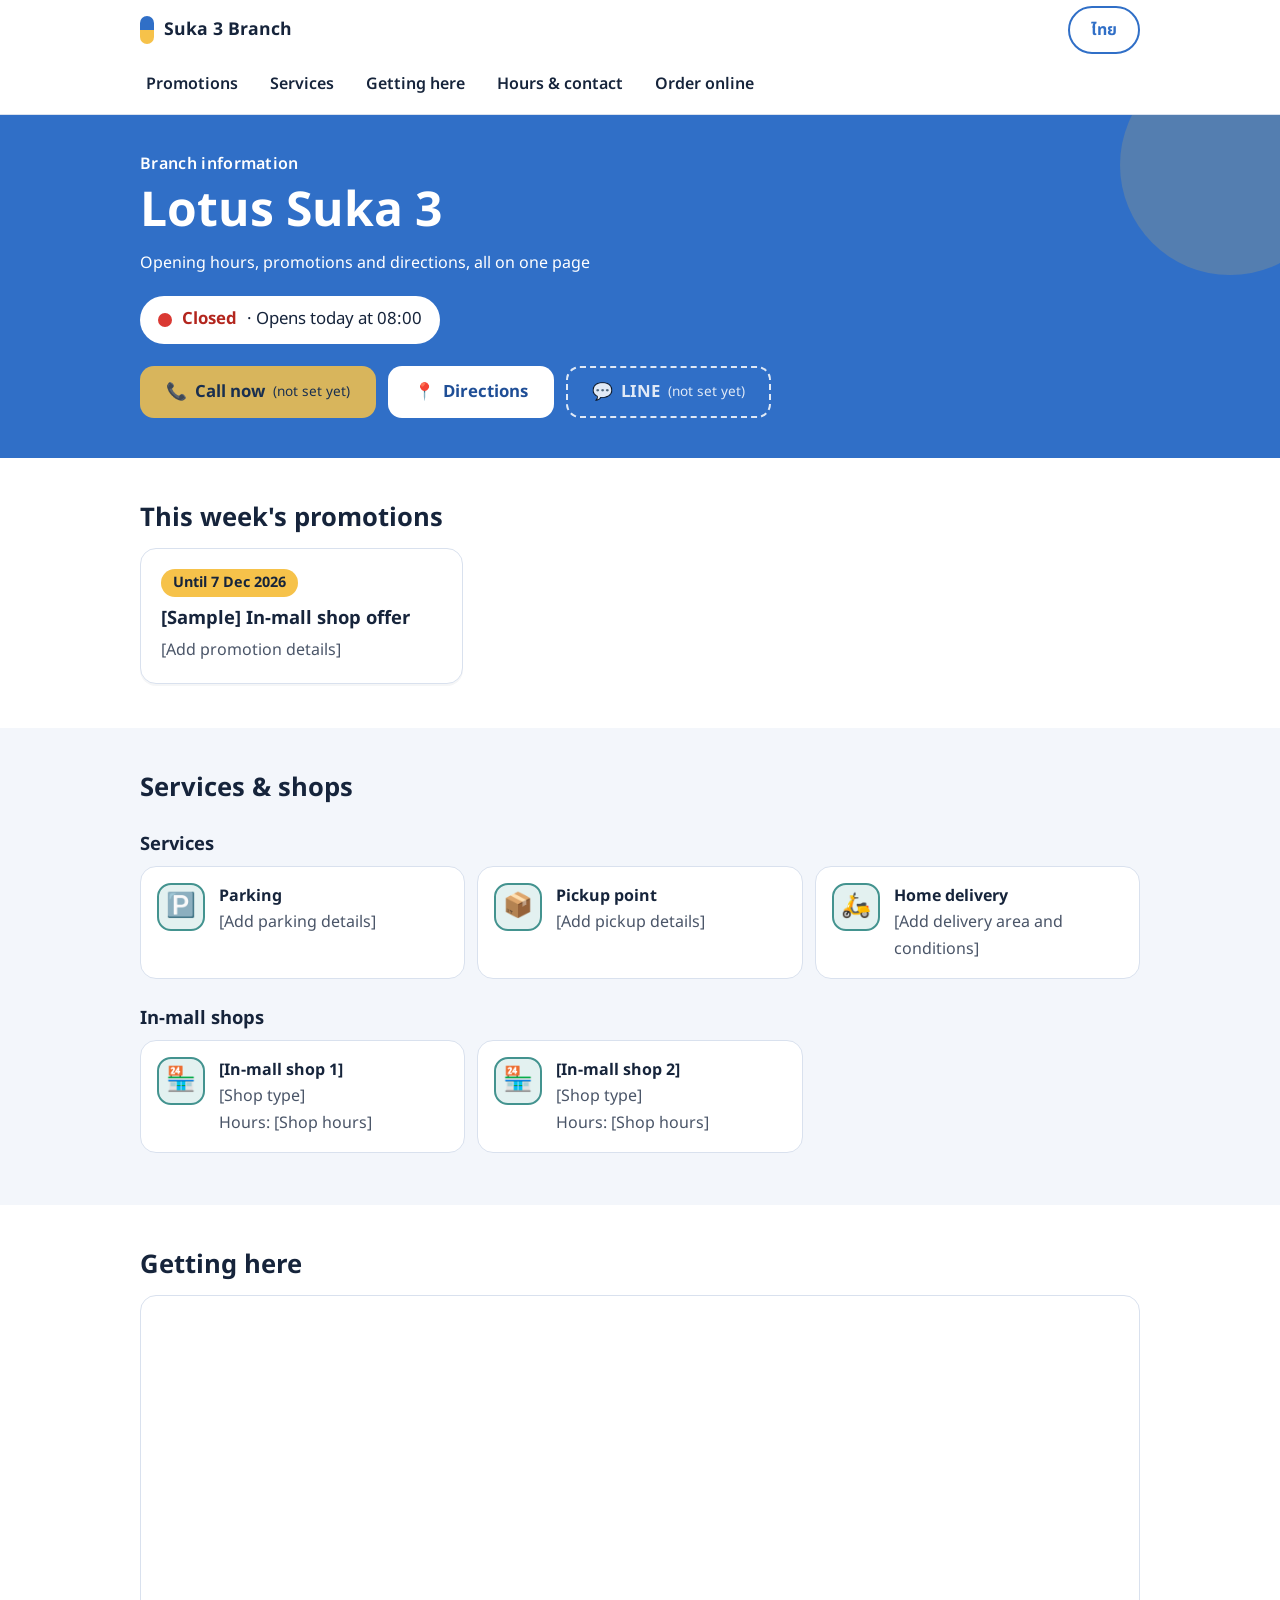
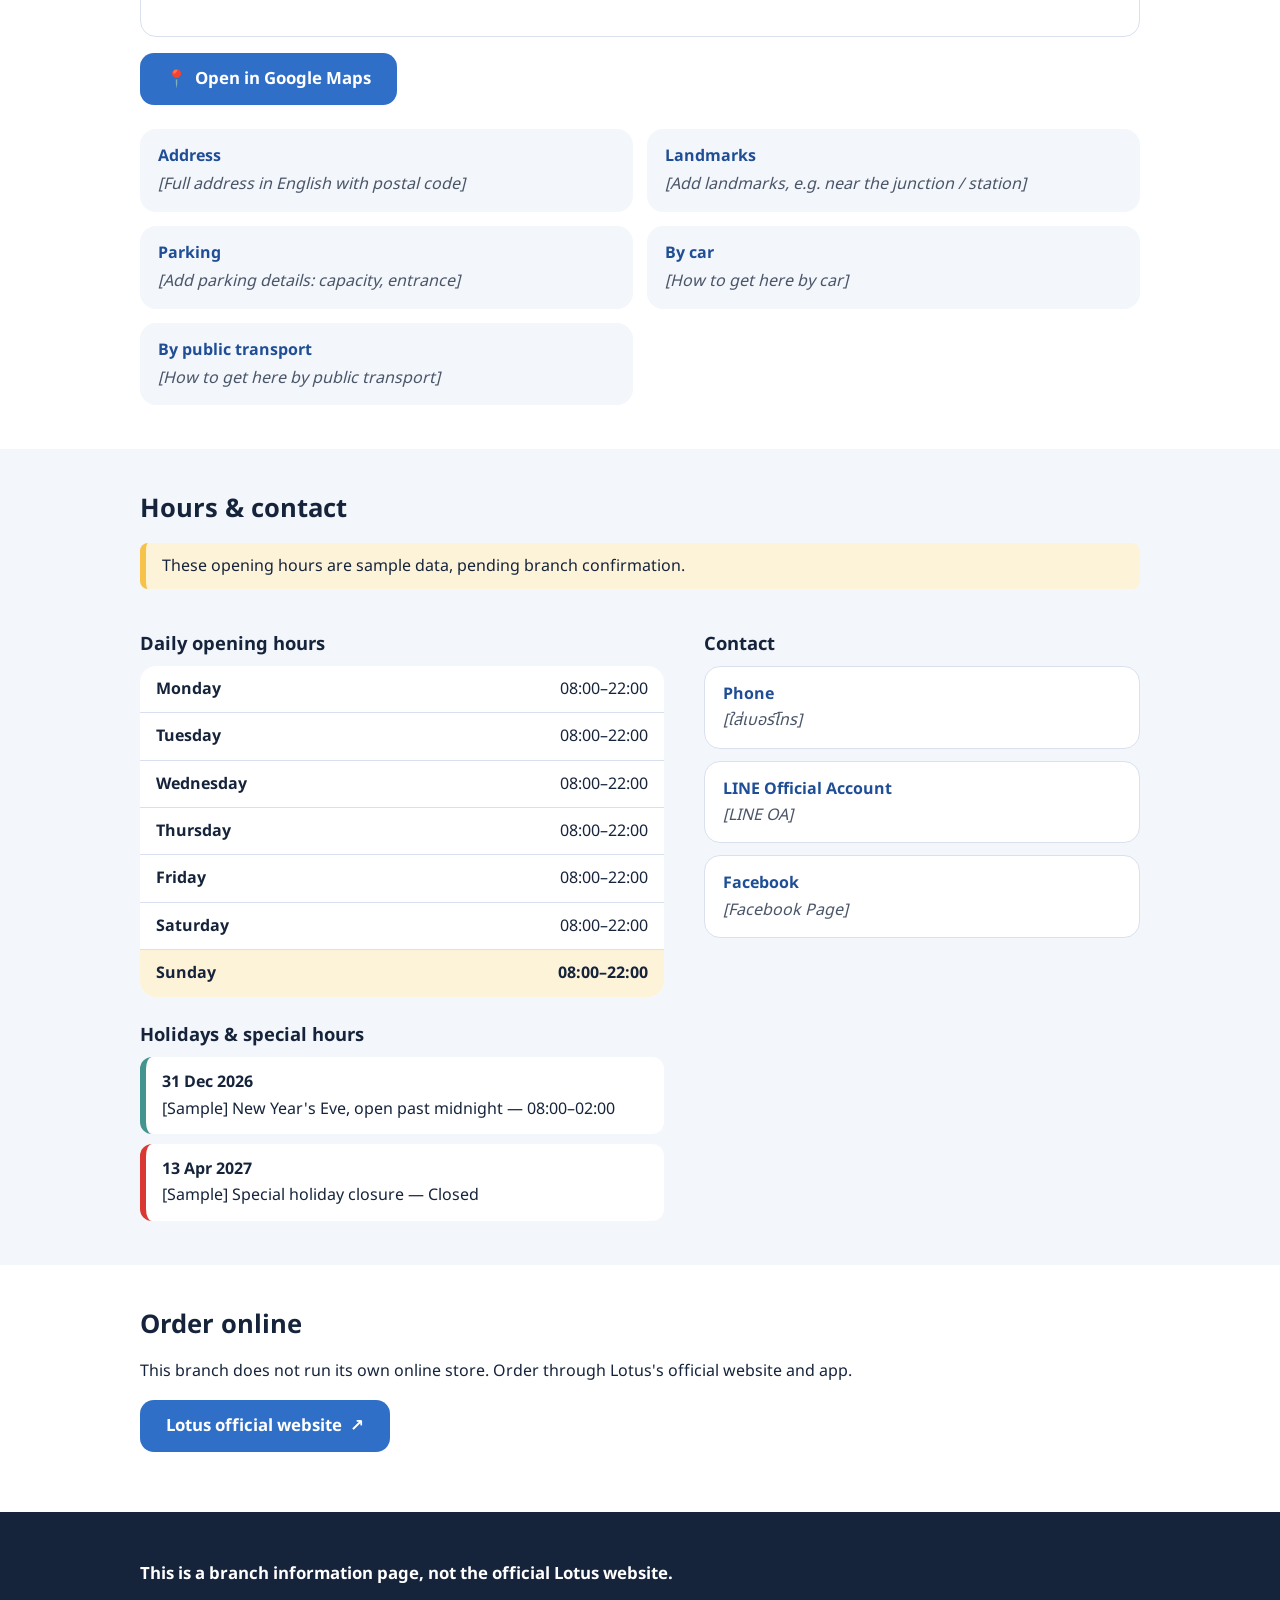
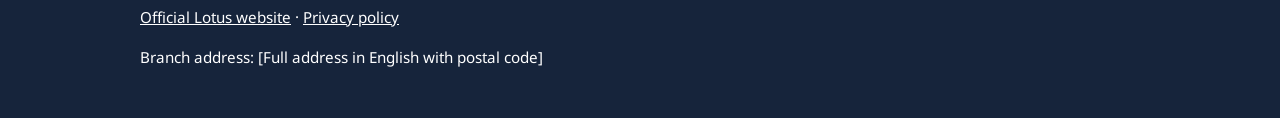
==== en/index.html @ 58b32b7c "Lotus Suka 3 branch info site (TH/EN) Co-Authored-By: Claude Sonnet 5.5 <noreply@anthropic.com> Clau" ====
<!doctype html>
<html lang="en" data-base="../">
<head>
<meta charset="utf-8">
<meta name="viewport" content="width=device-width, initial-scale=1">
<title>Lotus Suka 3 – Opening Hours, Promotions, Phone, Map</title>
<meta name="description" content="Lotus Suka 3 branch info: opening hours, weekly promotions, phone number, map directions, parking and in-mall shops.">
<meta name="theme-color" content="#306FC7">

<link rel="canonical" href="https://OWNER.github.io/REPO/en/">
<link rel="alternate" hreflang="th" href="https://OWNER.github.io/REPO/">
<link rel="alternate" hreflang="en" href="https://OWNER.github.io/REPO/en/">
<link rel="alternate" hreflang="x-default" href="https://OWNER.github.io/REPO/">
<meta property="og:type" content="website">
<meta property="og:site_name" content="Lotus Suka 3">
<meta property="og:title" content="Lotus Suka 3 – Opening Hours, Promotions, Phone, Map">
<meta property="og:description" content="Lotus Suka 3 branch info: opening hours, weekly promotions, phone number, map directions, parking and in-mall shops.">
<meta property="og:url" content="https://OWNER.github.io/REPO/en/">
<meta property="og:image" content="https://OWNER.github.io/REPO/assets/img/og.png">
<meta property="og:image:width" content="1200">
<meta property="og:image:height" content="630">
<meta property="og:image:alt" content="Lotus Suka 3 branch information">
<meta property="og:locale" content="en_US">
<meta property="og:locale:alternate" content="th_TH">
<meta name="twitter:card" content="summary_large_image">
<link rel="icon" href="../assets/img/favicon.svg" type="image/svg+xml">
<link rel="preconnect" href="https://fonts.googleapis.com">
<link rel="preconnect" href="https://fonts.gstatic.com" crossorigin>
<link rel="stylesheet" href="https://fonts.googleapis.com/css2?family=Noto+Sans+Thai:wght@400;600;700&display=swap">
<link rel="stylesheet" href="../assets/css/style.css">
<script type="application/ld+json">
{
  "@context": "https://schema.org",
  "@type": "GroceryStore",
  "name": "Lotus Suka 3",
  "url": "https://OWNER.github.io/REPO/en/",
  "image": "https://OWNER.github.io/REPO/assets/img/og.png",
  "inLanguage": "en"
}
</script>

</head>
<body>
<a class="skip" href="#main" data-i18n="skip">Skip to content</a>
<header class="top">
  <div class="top__row">
    <a class="brand" href="./" aria-label="Lotus Suka 3"><span class="brand__mark" aria-hidden="true"></span><span data-brand>Suka 3 Branch</span></a>
    <a class="langbtn" href="../" hreflang="th" lang="th" data-setlang="th" aria-label="เปลี่ยนเป็นภาษาไทย" data-i18n-attr="aria-label:lang.switch.label"><span data-i18n="lang.switch">ไทย</span></a>
  </div>
  <nav class="top__nav" aria-label="Main menu" data-i18n-attr="aria-label:nav.label"><a href="#promos" data-i18n="nav.promos">Promotions</a><a href="#services" data-i18n="nav.services">Services</a><a href="#visit" data-i18n="nav.visit">Getting here</a><a href="#hours" data-i18n="nav.hours">Hours &amp; contact</a><a href="#order" data-i18n="nav.order">Order online</a></nav>
</header>

<main id="main">
<section class="hero" id="top">
  <div class="wrap hero__in">
    <p class="hero__kicker" data-i18n="hero.kicker">Branch information</p>
    <h1 data-brand-name>Lotus Suka 3</h1>
    <p class="hero__tag" data-i18n="hero.tagline">Opening hours, promotions and directions, all on one page</p>
    <p class="status" id="status" role="status" aria-live="polite"><span class="status__dot" aria-hidden="true"></span><strong id="status-main" data-i18n="status.loading">Checking opening hours…</strong><span id="status-sub"></span></p>
    <div class="actions">
      <a class="btn btn--call" id="btn-call" href="#hours"><span aria-hidden="true">📞</span> <span data-i18n="btn.call">Call now</span></a>
      <a class="btn btn--nav" id="btn-nav" href="#visit" target="_blank" rel="noopener"><span aria-hidden="true">📍</span> <span data-i18n="btn.navigate">Directions</span></a>
      <a class="btn btn--line" id="btn-line" href="#hours" target="_blank" rel="noopener"><span aria-hidden="true">💬</span> <span data-i18n="btn.line">LINE</span></a>
    </div>
    <figure class="hero__photo" id="hero-photo" hidden></figure>
  </div>
</section>

<noscript><p class="wrap noscript">Please enable JavaScript to see the latest opening hours and promotions.</p></noscript>

<section id="promos" class="sec"><div class="wrap">
  <h2 data-i18n="promos.title">This week's promotions</h2>
  <div class="grid" id="promo-list"></div>
</div></section>

<section id="services" class="sec sec--alt"><div class="wrap">
  <h2 data-i18n="services.title">Services &amp; shops</h2>
  <h3 data-i18n="services.services">Services</h3>
  <ul class="cards" id="service-list"></ul>
  <h3 data-i18n="services.shops">In-mall shops</h3>
  <ul class="cards" id="shop-list"></ul>
</div></section>

<section id="visit" class="sec"><div class="wrap">
  <h2 data-i18n="visit.title">Getting here</h2>
  <div class="map"><iframe id="map" title="Map showing the branch location" data-i18n-attr="title:visit.map" loading="lazy" referrerpolicy="no-referrer-when-downgrade" allowfullscreen></iframe></div>
  <p class="actions actions--inline"><a class="btn btn--primary" id="btn-nav2" href="#visit" target="_blank" rel="noopener"><span aria-hidden="true">📍</span> <span data-i18n="visit.openMaps">Open in Google Maps</span></a>
  <a class="btn btn--ghost" id="btn-review" href="#visit" target="_blank" rel="noopener" hidden><span aria-hidden="true">⭐</span> <span data-i18n="visit.review">Review us on Google Maps</span></a></p>
  <dl class="facts" id="facts"></dl>
</div></section>

<section id="hours" class="sec sec--alt"><div class="wrap">
  <h2 data-i18n="hours.title">Hours &amp; contact</h2>
  <p class="sample" id="hours-sample" hidden data-i18n="hours.sample">These opening hours are sample data, pending branch confirmation.</p>
  <div class="two">
    <div>
      <h3 data-i18n="hours.daily">Daily opening hours</h3>
      <table class="hours" id="hours-table"></table>
      <div id="special" hidden>
        <h3 data-i18n="hours.special">Holidays &amp; special hours</h3>
        <ul class="special" id="special-list"></ul>
      </div>
    </div>
    <div>
      <h3 data-i18n="contact.title">Contact</h3>
      <ul class="contact" id="contact-list"></ul>
    </div>
  </div>
</div></section>

<section id="order" class="sec"><div class="wrap">
  <h2 data-i18n="order.title">Order online</h2>
  <p data-i18n="order.text">This branch does not run its own online store. Order through Lotus's official website and app.</p>
  <p class="actions actions--inline">
    <a class="btn btn--primary" id="btn-web" href="https://www.lotuss.com/en" target="_blank" rel="noopener noreferrer"><span data-i18n="order.web">Lotus official website</span> <span aria-hidden="true">↗</span><span class="sr"> – <span data-i18n="order.newtab">Opens in a new tab</span></span></a>
    <a class="btn btn--ghost" id="btn-app" href="#order" target="_blank" rel="noopener noreferrer" hidden><span data-i18n="order.app">Lotus official app</span> <span aria-hidden="true">↗</span><span class="sr"> – <span data-i18n="order.newtab">Opens in a new tab</span></span></a>
  </p>
</div></section>
</main>

<footer class="foot"><div class="wrap">
  <p class="foot__disc"><strong data-i18n="footer.disclaimer">This is a branch information page, not the official Lotus website.</strong></p>
  <p><a href="https://www.lotuss.com/en" target="_blank" rel="noopener noreferrer" data-i18n="footer.official">Official Lotus website</a> · <a href="privacy.html" data-i18n="footer.privacy">Privacy policy</a></p>
  <p class="foot__addr"><span data-i18n="footer.address">Branch address</span>: <span id="foot-addr">[Full address in English with postal code]</span></p>
</div></footer>
<script src="../assets/js/main.js" defer></script>
</body>
</html>
---- assets/css/style.css ----
:root{
  --blue:#306FC7;      /* CP AXTRA น้ำเงิน */
  --yellow:#F6C24A;    /* CP AXTRA เหลือง */
  --green:#43938F;     /* Lotus เขียว */
  --red:#DA3832;       /* Makro แดง */
  --ink:#16243B; --muted:#4A5568; --bg:#fff; --bg-alt:#F3F6FB; --line:#D9E1EE;
  --blue-dark:#1F4E96; --green-tint:#E3F1F0; --red-tint:#FBE6E5; --yellow-tint:#FDF3D9;
  --r:16px; --font:'Noto Sans Thai','Sarabun',system-ui,-apple-system,'Segoe UI',sans-serif;
}
*{box-sizing:border-box}
html{scroll-behavior:smooth;scroll-padding-top:112px}
body{margin:0;font:400 1rem/1.65 var(--font);color:var(--ink);background:var(--bg);-webkit-text-size-adjust:100%}
img,iframe{max-width:100%}
a{color:var(--blue)}
h1,h2,h3{line-height:1.3;margin:0 0 .5em}
h2{font-size:1.6rem}
h3{font-size:1.15rem;margin-top:1.5em}
.wrap{max-width:1040px;margin:0 auto;padding:0 20px}
.sr{position:absolute;width:1px;height:1px;overflow:hidden;clip:rect(0 0 0 0);white-space:nowrap}
.skip{position:absolute;left:-999px;top:0;background:var(--yellow);color:var(--ink);padding:12px 16px;z-index:100;font-weight:700}
.skip:focus{left:8px;top:8px}
:focus-visible{outline:3px solid var(--ink);outline-offset:3px;box-shadow:0 0 0 6px var(--yellow)}

/* header */
.top{position:sticky;top:0;z-index:20;background:#fff;border-bottom:1px solid var(--line)}
.top__row{max-width:1040px;margin:0 auto;padding:6px 20px;display:flex;align-items:center;justify-content:space-between;gap:12px}
.brand{display:flex;align-items:center;gap:10px;font-weight:700;font-size:1.1rem;color:var(--ink);text-decoration:none;min-height:48px}
.brand__mark{width:14px;height:28px;border-radius:7px;background:linear-gradient(var(--blue) 0 50%,var(--yellow) 50%)}
.langbtn{display:inline-flex;align-items:center;justify-content:center;min-height:48px;min-width:72px;padding:0 16px;border:2px solid var(--blue);border-radius:999px;color:var(--blue);font-weight:700;text-decoration:none}
.langbtn:hover{background:var(--blue);color:#fff}
.top__nav{max-width:1040px;margin:0 auto;padding:0 12px 6px;display:flex;gap:4px;overflow-x:auto;scrollbar-width:none}
.top__nav a{flex:none;display:inline-flex;align-items:center;min-height:48px;padding:0 14px;border-radius:999px;color:var(--ink);text-decoration:none;font-weight:600}
.top__nav a:hover{background:var(--bg-alt);color:var(--blue)}

/* hero */
.hero{background:var(--blue);color:#fff;padding:36px 0 40px;position:relative;overflow:hidden}
.hero::after{content:"";position:absolute;right:-60px;top:-60px;width:220px;height:220px;border-radius:50%;background:var(--yellow);opacity:.18}
.hero__in{position:relative;z-index:1}
.hero__kicker{margin:0 0 4px;font-weight:600;letter-spacing:.02em}
.hero h1{font-size:2.3rem;margin:0 0 6px}
.hero__tag{margin:0 0 20px;max-width:34em}
.status{display:inline-flex;flex-wrap:wrap;align-items:center;gap:6px 10px;margin:0 0 22px;padding:10px 18px;background:#fff;color:var(--ink);border-radius:999px;font-size:1.05rem}
.status__dot{width:14px;height:14px;border-radius:50%;background:var(--muted)}
.status.is-open .status__dot{background:var(--green)}
.status.is-closed .status__dot{background:var(--red)}
.status.is-open strong{color:#2A6460}
.status.is-closed strong{color:#B3261E}
.hero__photo{margin:24px 0 0}.hero__photo img{width:100%;height:auto;border-radius:var(--r);display:block}

/* buttons */
.actions{display:grid;gap:12px;grid-template-columns:1fr}
.actions--inline{display:flex;flex-wrap:wrap}
.btn{display:inline-flex;align-items:center;justify-content:center;gap:8px;min-height:52px;padding:0 24px;border-radius:14px;border:2px solid transparent;font:700 1.05rem var(--font);text-decoration:none;cursor:pointer}
.btn--call{background:var(--yellow);color:var(--ink)}
.btn--call:hover{background:#ffd266}
.btn--nav{background:#fff;color:var(--blue-dark)}
.btn--line{background:transparent;color:#fff;border-color:#fff}
.btn--primary{background:var(--blue);color:#fff}
.btn--primary:hover{background:var(--blue-dark)}
.btn--ghost{background:#fff;color:var(--blue-dark);border-color:var(--blue)}
.hero .btn:focus-visible{outline-color:#fff;box-shadow:0 0 0 6px var(--ink)}
.is-placeholder{opacity:.85;border-style:dashed}
.is-placeholder::after{content:attr(data-ph);font-weight:400;font-size:.85rem}
[hidden]{display:none!important}

/* sections */
.sec{padding:44px 0}.sec--alt{background:var(--bg-alt)}
.grid{display:grid;gap:16px;grid-template-columns:1fr}
.card{background:#fff;border:1px solid var(--line);border-radius:var(--r);padding:20px;position:relative;box-shadow:0 2px 0 rgba(22,36,59,.04)}
.card h3{margin:0 0 6px;font-size:1.15rem}
.card p{margin:0;color:var(--muted)}
.badge{display:inline-block;margin-bottom:10px;padding:2px 12px;border-radius:999px;font-weight:700;font-size:.9rem;background:var(--yellow);color:var(--ink)}
.badge--hot{background:var(--red-tint);color:#9E1F1A;margin-right:6px}
.card--hot{border-color:var(--red);border-width:2px}
.empty{color:var(--muted);grid-column:1/-1}
.cards{list-style:none;margin:0 0 8px;padding:0;display:grid;gap:12px;grid-template-columns:1fr}
.cards li{display:flex;gap:14px;background:#fff;border:1px solid var(--line);border-radius:var(--r);padding:16px}
.ico{flex:none;width:48px;height:48px;border-radius:14px;background:var(--green-tint);border:2px solid var(--green);display:grid;place-items:center;font-size:1.5rem}
.cards b{display:block}.cards span.d{color:var(--muted);display:block}
.map{border-radius:var(--r);overflow:hidden;border:1px solid var(--line);margin-bottom:16px}
.map iframe{display:block;width:100%;height:340px;border:0}
.facts{display:grid;gap:14px;margin:24px 0 0}
.facts div{background:var(--bg-alt);border-radius:var(--r);padding:14px 18px}
.facts dt{font-weight:700;color:var(--blue-dark)}.facts dd{margin:2px 0 0}
.hours{border-collapse:collapse;width:100%;background:#fff;border-radius:var(--r);overflow:hidden}
.hours th,.hours td{padding:10px 16px;border-bottom:1px solid var(--line);text-align:left}
.hours tr:last-child th,.hours tr:last-child td{border-bottom:0}
.hours tr.today{background:var(--yellow-tint);font-weight:700}
.hours td{text-align:right;white-space:nowrap}
.sample{background:var(--yellow-tint);border-left:6px solid var(--yellow);padding:10px 16px;border-radius:8px}
.special{list-style:none;padding:0;margin:0;display:grid;gap:10px}
.special li{background:#fff;border-radius:12px;padding:12px 16px;border-left:6px solid var(--red)}
.special li.open{border-left-color:var(--green)}
.contact{list-style:none;margin:0;padding:0;display:grid;gap:12px}
.contact li{background:#fff;border-radius:var(--r);padding:14px 18px;border:1px solid var(--line)}
.contact b{display:block;color:var(--blue-dark)}
.contact a{display:inline-flex;align-items:center;min-height:44px;font-weight:600}
.ph{color:var(--muted);font-style:italic}

/* footer */
.foot{background:var(--ink);color:#fff;padding:32px 0;font-size:.95rem}
.foot a{color:#fff}
.foot__disc{font-size:1.05rem}
.simple{padding:48px 20px}
.noscript{background:var(--yellow-tint);padding:12px 20px;border-radius:8px;margin-top:16px}

@media(min-width:640px){
  .actions{grid-template-columns:repeat(3,auto);justify-content:start}
  .grid{grid-template-columns:repeat(2,1fr)}
  .cards{grid-template-columns:repeat(2,1fr)}
  .facts{grid-template-columns:repeat(2,1fr)}
  .hero h1{font-size:3rem}
}
@media(min-width:900px){
  .two{display:grid;grid-template-columns:1.2fr 1fr;gap:40px}
  .grid{grid-template-columns:repeat(3,1fr)}
  .cards{grid-template-columns:repeat(3,1fr)}
}
@media(prefers-reduced-motion:reduce){html{scroll-behavior:auto}}
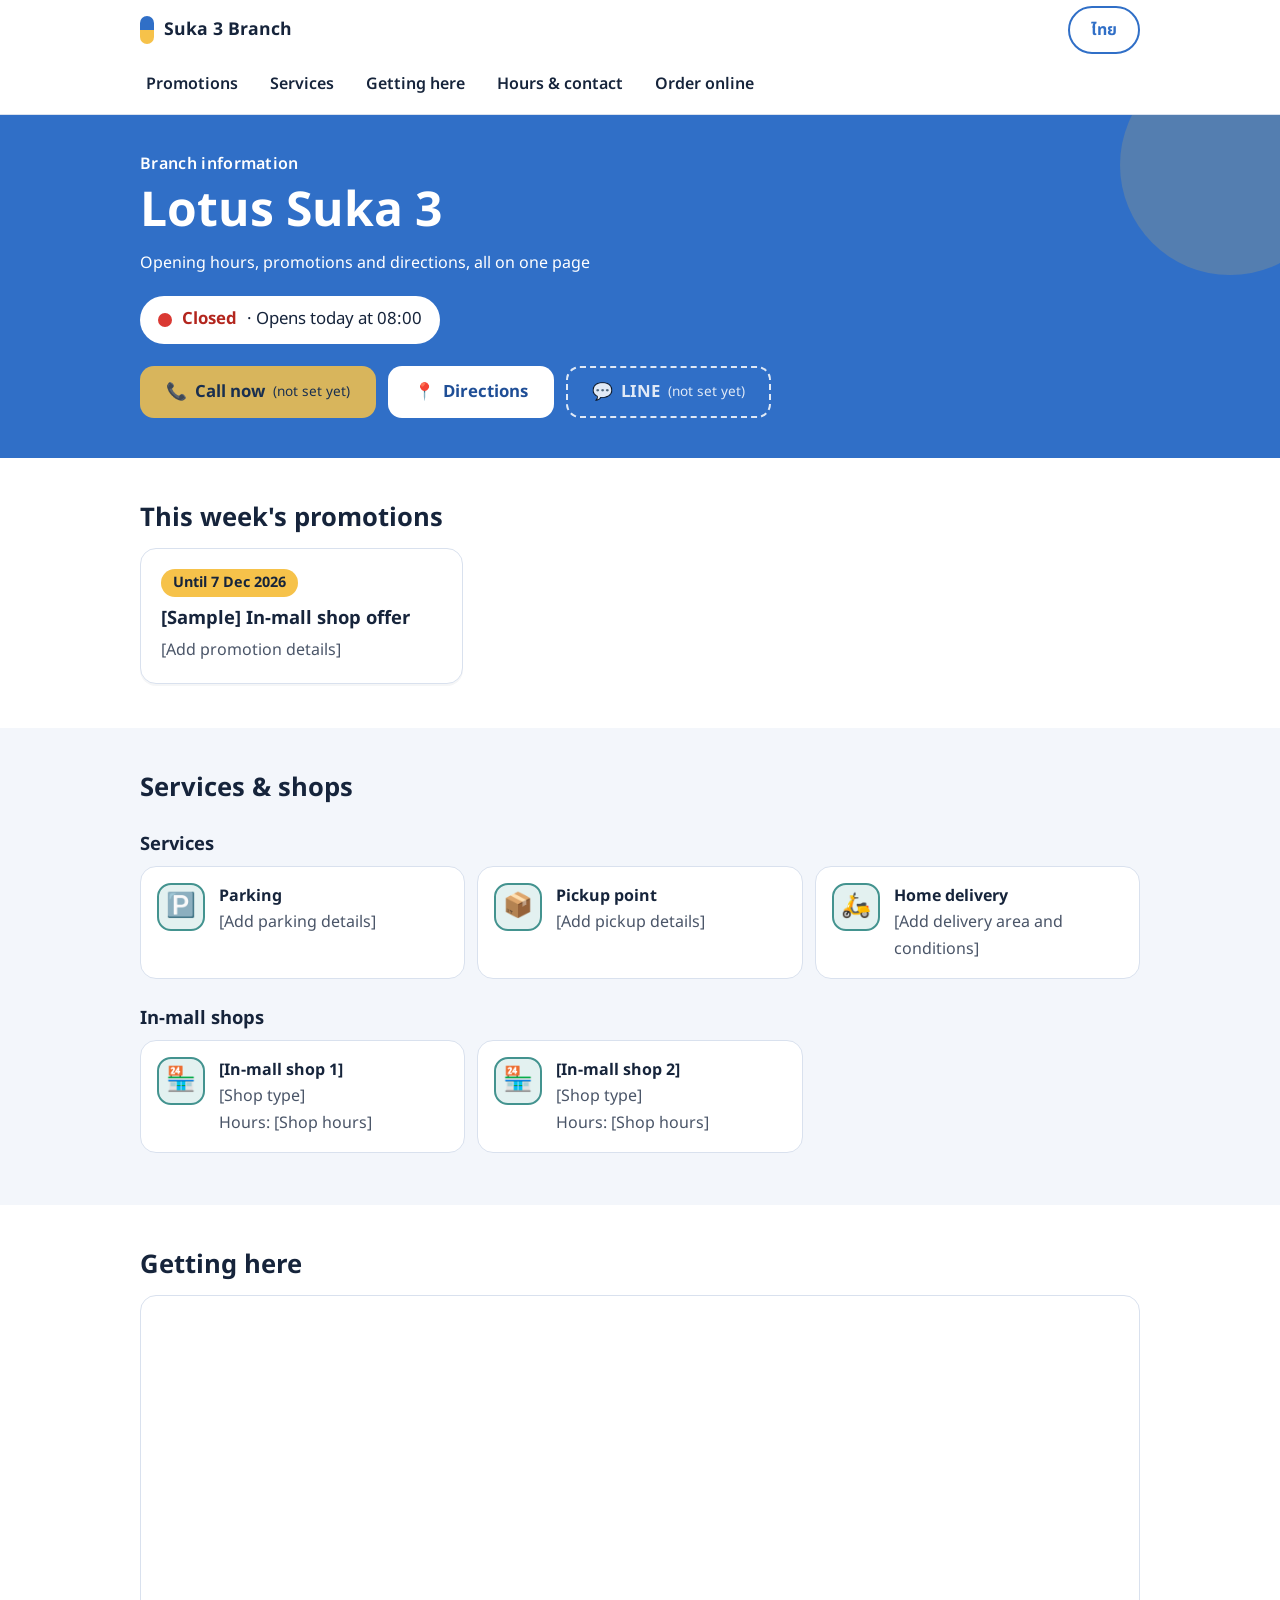
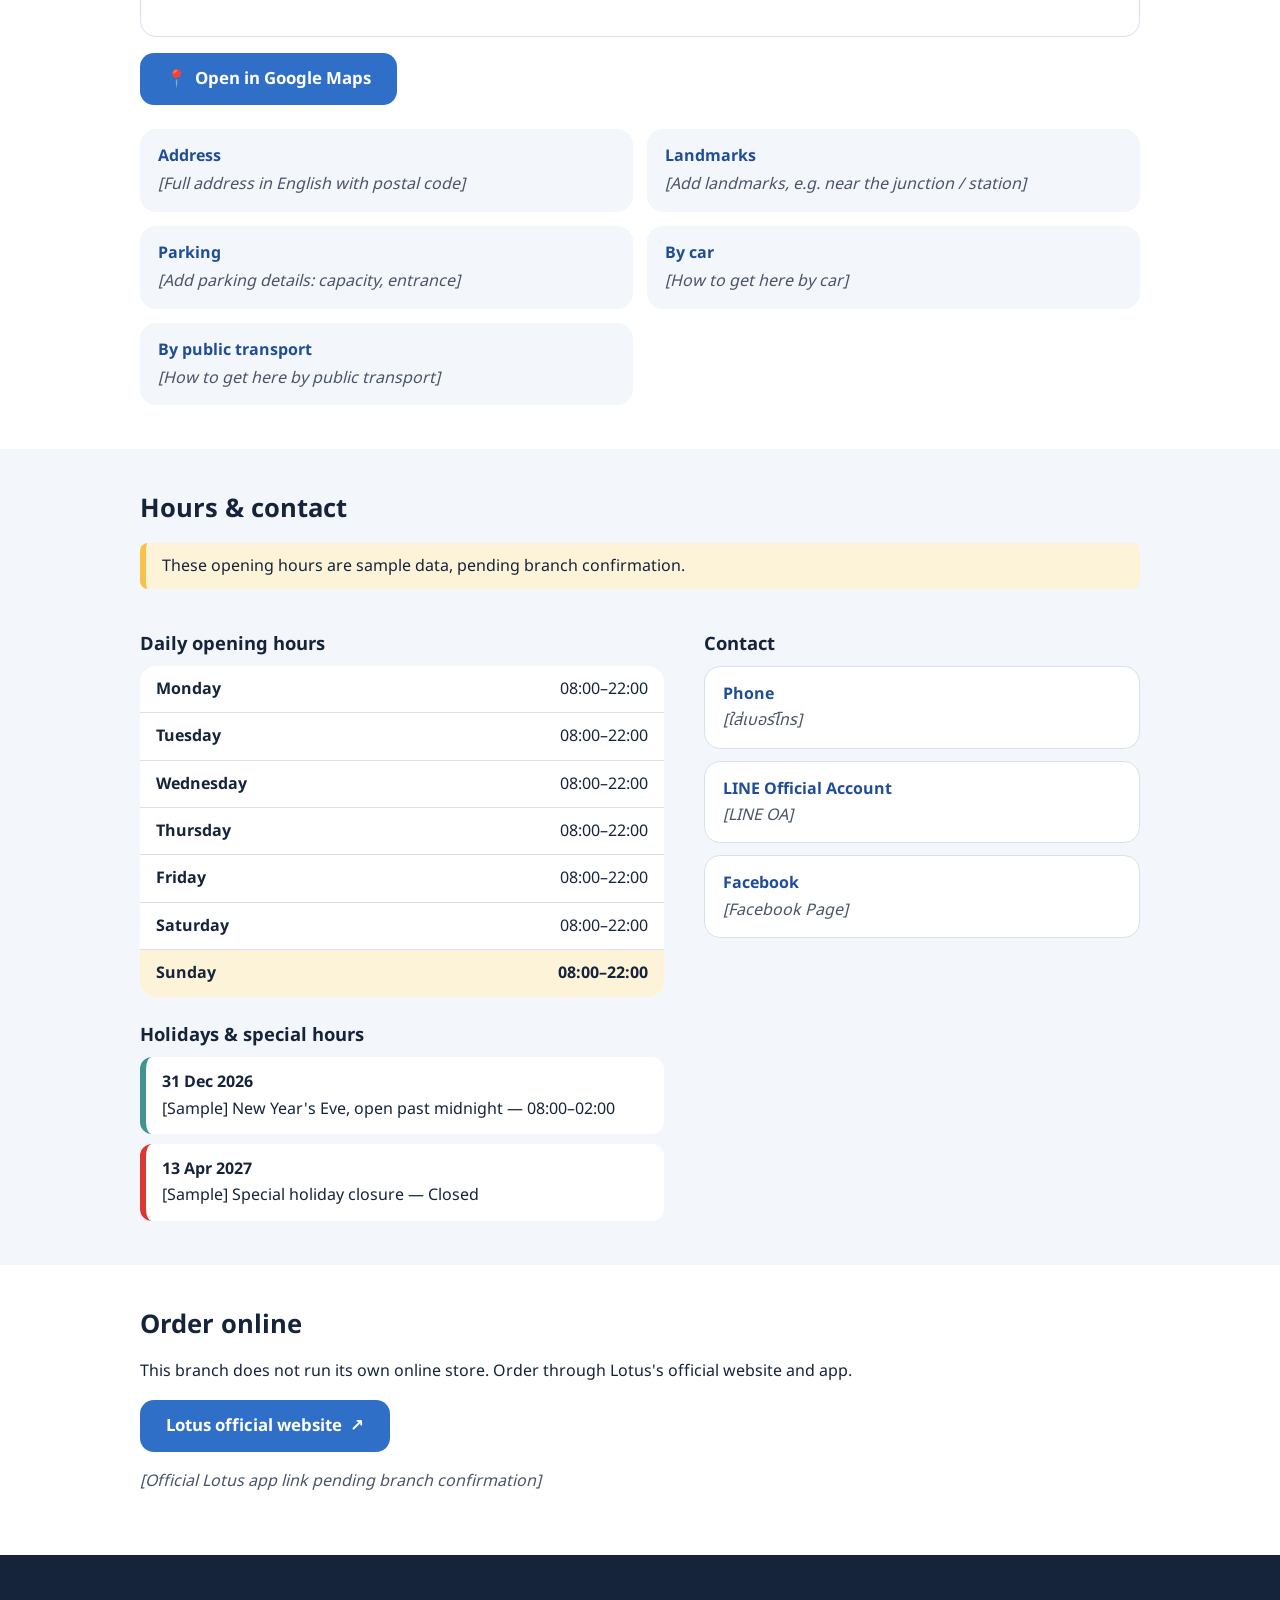
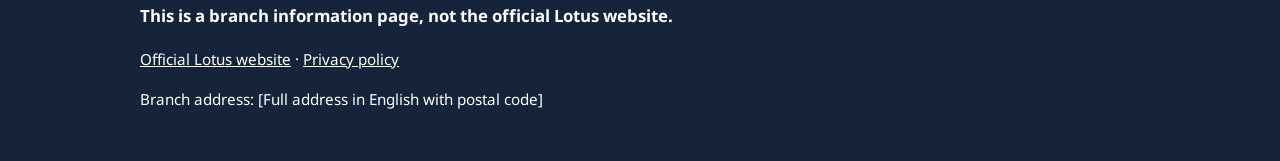
==== commit 6b43a14a: "Add App Store / Google Play order buttons (config-driven) Co-Authored-By: Claude Sonnet 5.5 <noreply" ====
--- a/en/index.html
+++ b/en/index.html
@@ -6,6 +6,7 @@
 <title>Lotus Suka 3 – Opening Hours, Promotions, Phone, Map</title>
 <meta name="description" content="Lotus Suka 3 branch info: opening hours, weekly promotions, phone number, map directions, parking and in-mall shops.">
 <meta name="theme-color" content="#306FC7">
+
 
 <link rel="canonical" href="https://OWNER.github.io/REPO/en/">
 <link rel="alternate" hreflang="th" href="https://OWNER.github.io/REPO/">
@@ -113,8 +114,12 @@
   <p data-i18n="order.text">This branch does not run its own online store. Order through Lotus's official website and app.</p>
   <p class="actions actions--inline">
     <a class="btn btn--primary" id="btn-web" href="https://www.lotuss.com/en" target="_blank" rel="noopener noreferrer"><span data-i18n="order.web">Lotus official website</span> <span aria-hidden="true">↗</span><span class="sr"> – <span data-i18n="order.newtab">Opens in a new tab</span></span></a>
-    <a class="btn btn--ghost" id="btn-app" href="#order" target="_blank" rel="noopener noreferrer" hidden><span data-i18n="order.app">Lotus official app</span> <span aria-hidden="true">↗</span><span class="sr"> – <span data-i18n="order.newtab">Opens in a new tab</span></span></a>
+    <a class="btn btn--primary" id="btn-ios" href="#order" target="_blank" rel="noopener noreferrer" hidden><span aria-hidden="true">🍎</span> <span data-i18n="order.ios">Download on the App Store</span><span class="sr"> – <span data-i18n="order.newtab">Opens in a new tab</span></span></a>
+    <a class="btn btn--primary" id="btn-android" href="#order" target="_blank" rel="noopener noreferrer" hidden><span aria-hidden="true">▶️</span> <span data-i18n="order.android">Get it on Google Play</span><span class="sr"> – <span data-i18n="order.newtab">Opens in a new tab</span></span></a>
+    <a class="btn btn--primary" id="btn-app" href="#order" target="_blank" rel="noopener noreferrer" hidden><span aria-hidden="true">📱</span> <span data-i18n="order.app">Lotus official app</span><span class="sr"> – <span data-i18n="order.newtab">Opens in a new tab</span></span></a>
   </p>
+  <p class="ph" id="app-pending" data-i18n="order.appPending">[Official Lotus app link pending branch confirmation]</p>
+  <p id="app-hint" hidden data-i18n="order.appHint">Easier in the app: promotions, order tracking, and choose branch pickup or home delivery.</p>
 </div></section>
 </main>
 
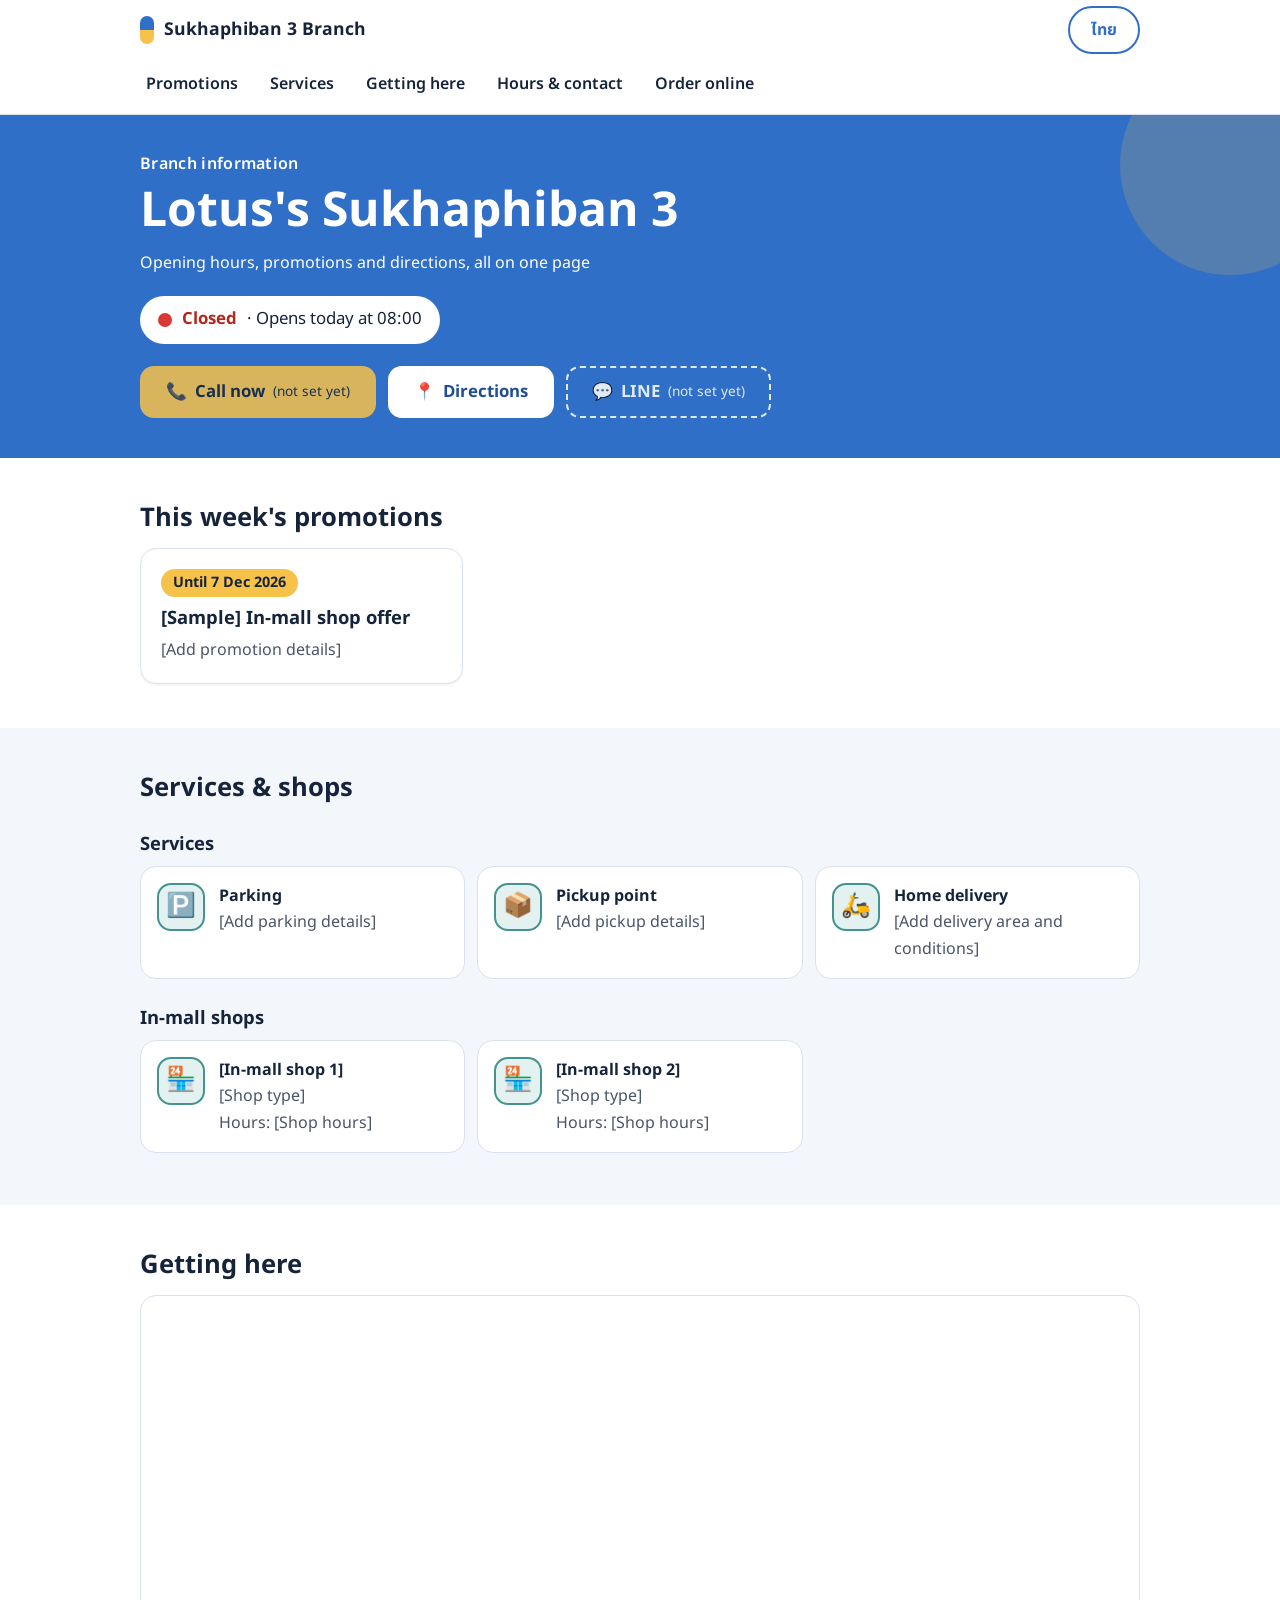
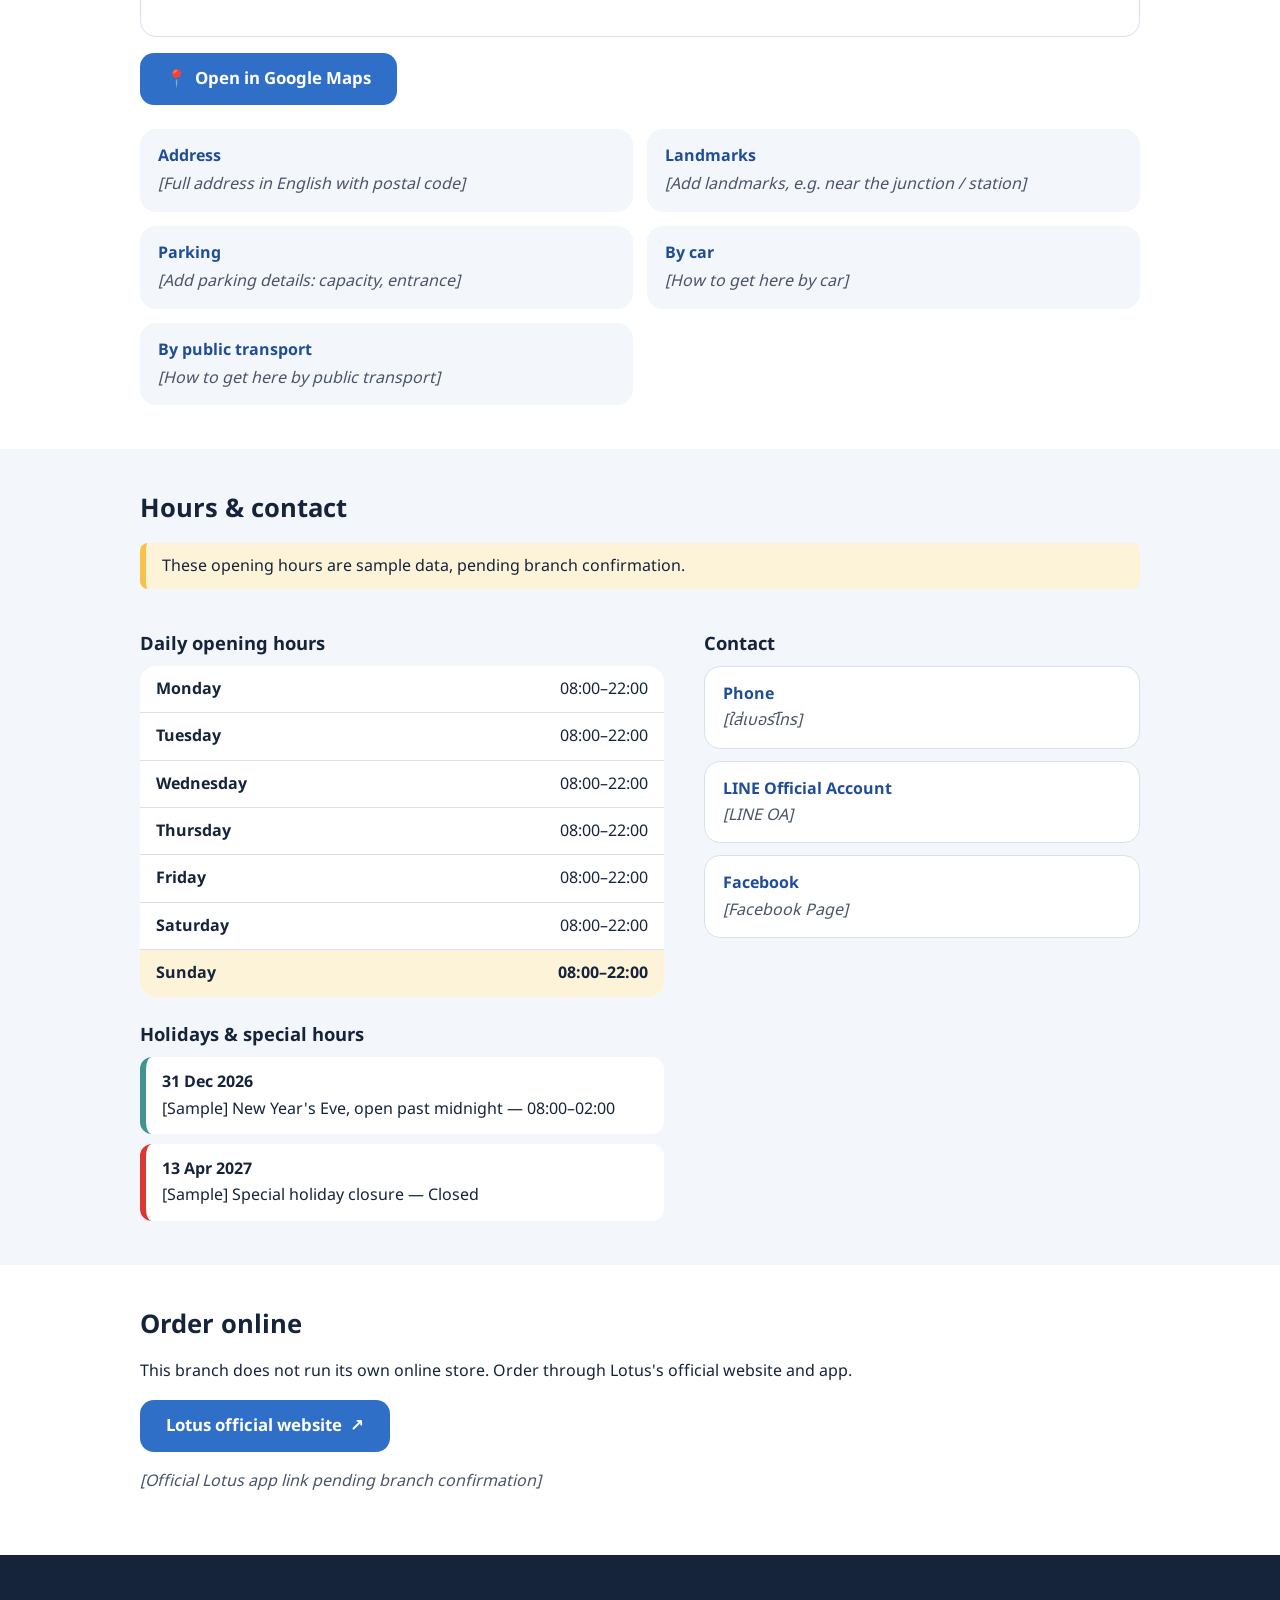
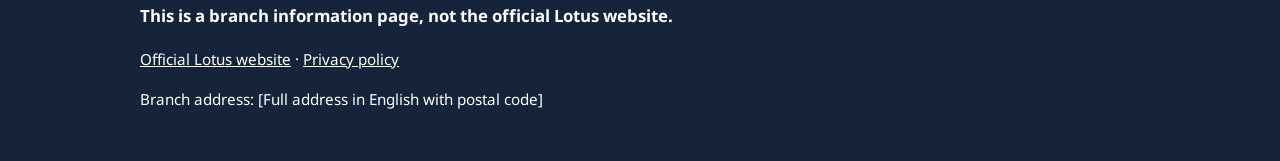
==== commit cb39066b: "Use branch name/coordinates/map link from Google Maps (Sukhaphiban 3) Co-Authored-By: Claude Sonnet " ====
--- a/en/index.html
+++ b/en/index.html
@@ -3,24 +3,24 @@
 <head>
 <meta charset="utf-8">
 <meta name="viewport" content="width=device-width, initial-scale=1">
-<title>Lotus Suka 3 – Opening Hours, Promotions, Phone, Map</title>
-<meta name="description" content="Lotus Suka 3 branch info: opening hours, weekly promotions, phone number, map directions, parking and in-mall shops.">
+<title>Lotus's Sukhaphiban 3 – Hours, Promotions, Phone, Map</title>
+<meta name="description" content="Lotus's Sukhaphiban 3 branch info: opening hours, weekly promotions, phone number, map directions, parking and in-mall shops.">
 <meta name="theme-color" content="#306FC7">
 
 
-<link rel="canonical" href="https://OWNER.github.io/REPO/en/">
-<link rel="alternate" hreflang="th" href="https://OWNER.github.io/REPO/">
-<link rel="alternate" hreflang="en" href="https://OWNER.github.io/REPO/en/">
-<link rel="alternate" hreflang="x-default" href="https://OWNER.github.io/REPO/">
+<link rel="canonical" href="https://waranyulotuss.github.io/lotus-suka3/en/">
+<link rel="alternate" hreflang="th" href="https://waranyulotuss.github.io/lotus-suka3/">
+<link rel="alternate" hreflang="en" href="https://waranyulotuss.github.io/lotus-suka3/en/">
+<link rel="alternate" hreflang="x-default" href="https://waranyulotuss.github.io/lotus-suka3/">
 <meta property="og:type" content="website">
-<meta property="og:site_name" content="Lotus Suka 3">
-<meta property="og:title" content="Lotus Suka 3 – Opening Hours, Promotions, Phone, Map">
-<meta property="og:description" content="Lotus Suka 3 branch info: opening hours, weekly promotions, phone number, map directions, parking and in-mall shops.">
-<meta property="og:url" content="https://OWNER.github.io/REPO/en/">
-<meta property="og:image" content="https://OWNER.github.io/REPO/assets/img/og.png">
+<meta property="og:site_name" content="Lotus's Sukhaphiban 3">
+<meta property="og:title" content="Lotus's Sukhaphiban 3 – Hours, Promotions, Phone, Map">
+<meta property="og:description" content="Lotus's Sukhaphiban 3 branch info: opening hours, weekly promotions, phone number, map directions, parking and in-mall shops.">
+<meta property="og:url" content="https://waranyulotuss.github.io/lotus-suka3/en/">
+<meta property="og:image" content="https://waranyulotuss.github.io/lotus-suka3/assets/img/og.png">
 <meta property="og:image:width" content="1200">
 <meta property="og:image:height" content="630">
-<meta property="og:image:alt" content="Lotus Suka 3 branch information">
+<meta property="og:image:alt" content="Lotus's Sukhaphiban 3 branch information">
 <meta property="og:locale" content="en_US">
 <meta property="og:locale:alternate" content="th_TH">
 <meta name="twitter:card" content="summary_large_image">
@@ -33,10 +33,15 @@
 {
   "@context": "https://schema.org",
   "@type": "GroceryStore",
-  "name": "Lotus Suka 3",
-  "url": "https://OWNER.github.io/REPO/en/",
-  "image": "https://OWNER.github.io/REPO/assets/img/og.png",
-  "inLanguage": "en"
+  "name": "Lotus's Sukhaphiban 3",
+  "url": "https://waranyulotuss.github.io/lotus-suka3/en/",
+  "image": "https://waranyulotuss.github.io/lotus-suka3/assets/img/og.png",
+  "inLanguage": "en",
+  "geo": {
+    "@type": "GeoCoordinates",
+    "latitude": 13.8067835,
+    "longitude": 100.7250887
+  }
 }
 </script>
 
@@ -45,7 +50,7 @@
 <a class="skip" href="#main" data-i18n="skip">Skip to content</a>
 <header class="top">
   <div class="top__row">
-    <a class="brand" href="./" aria-label="Lotus Suka 3"><span class="brand__mark" aria-hidden="true"></span><span data-brand>Suka 3 Branch</span></a>
+    <a class="brand" href="./" aria-label="Lotus's Sukhaphiban 3"><span class="brand__mark" aria-hidden="true"></span><span data-brand>Sukhaphiban 3 Branch</span></a>
     <a class="langbtn" href="../" hreflang="th" lang="th" data-setlang="th" aria-label="เปลี่ยนเป็นภาษาไทย" data-i18n-attr="aria-label:lang.switch.label"><span data-i18n="lang.switch">ไทย</span></a>
   </div>
   <nav class="top__nav" aria-label="Main menu" data-i18n-attr="aria-label:nav.label"><a href="#promos" data-i18n="nav.promos">Promotions</a><a href="#services" data-i18n="nav.services">Services</a><a href="#visit" data-i18n="nav.visit">Getting here</a><a href="#hours" data-i18n="nav.hours">Hours &amp; contact</a><a href="#order" data-i18n="nav.order">Order online</a></nav>
@@ -55,7 +60,7 @@
 <section class="hero" id="top">
   <div class="wrap hero__in">
     <p class="hero__kicker" data-i18n="hero.kicker">Branch information</p>
-    <h1 data-brand-name>Lotus Suka 3</h1>
+    <h1 data-brand-name>Lotus's Sukhaphiban 3</h1>
     <p class="hero__tag" data-i18n="hero.tagline">Opening hours, promotions and directions, all on one page</p>
     <p class="status" id="status" role="status" aria-live="polite"><span class="status__dot" aria-hidden="true"></span><strong id="status-main" data-i18n="status.loading">Checking opening hours…</strong><span id="status-sub"></span></p>
     <div class="actions">
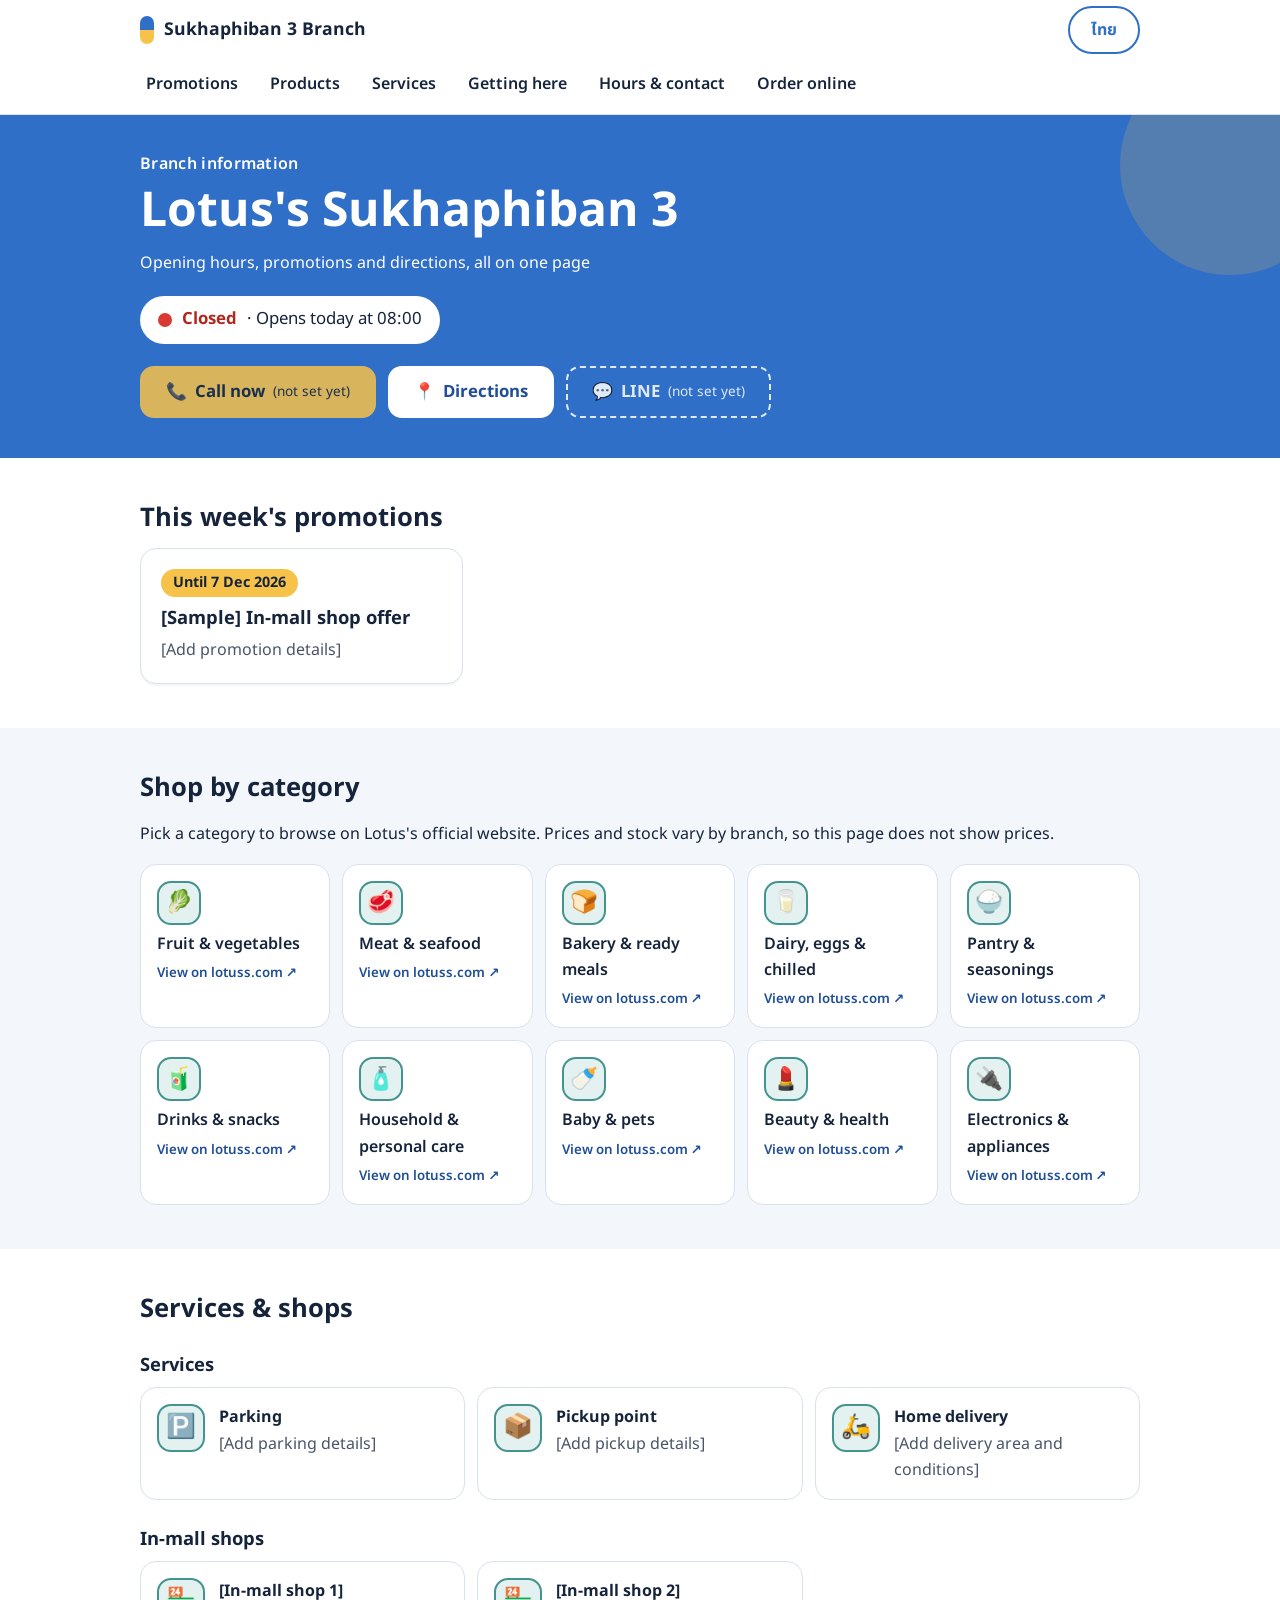
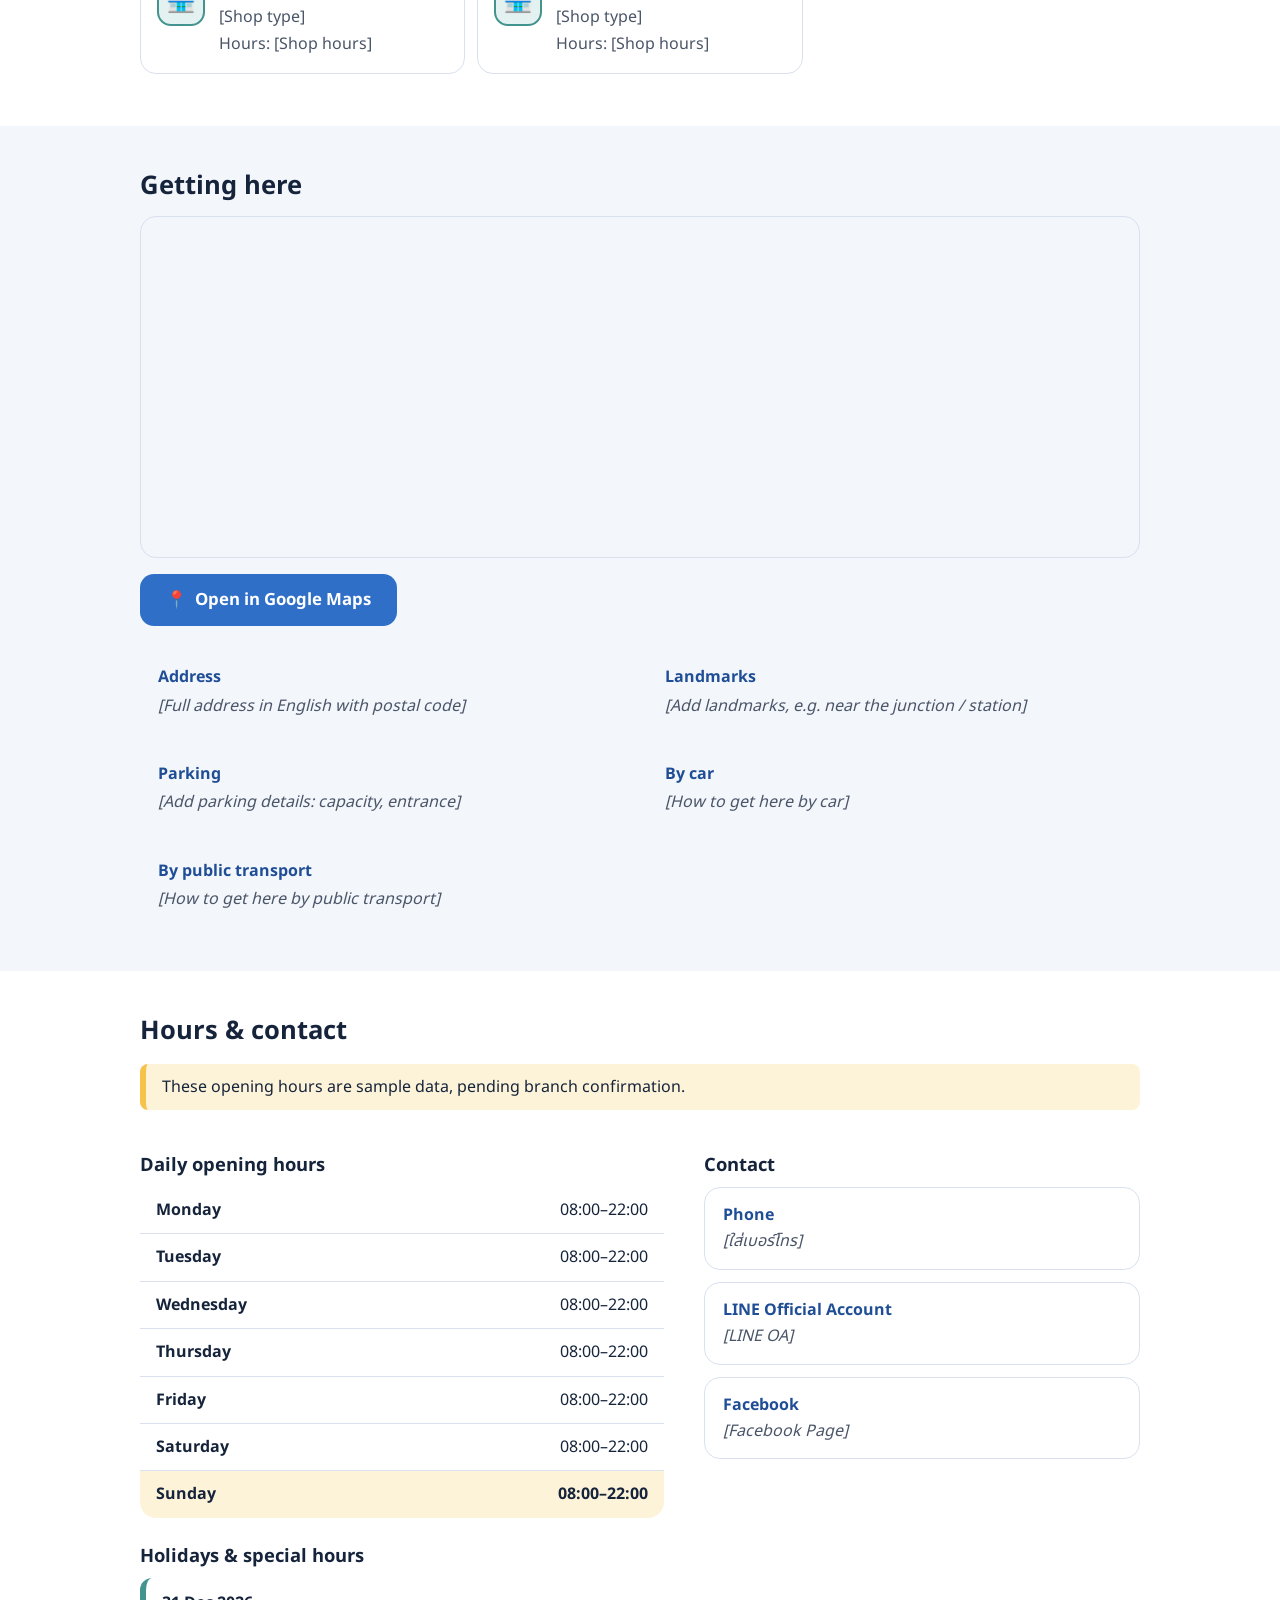
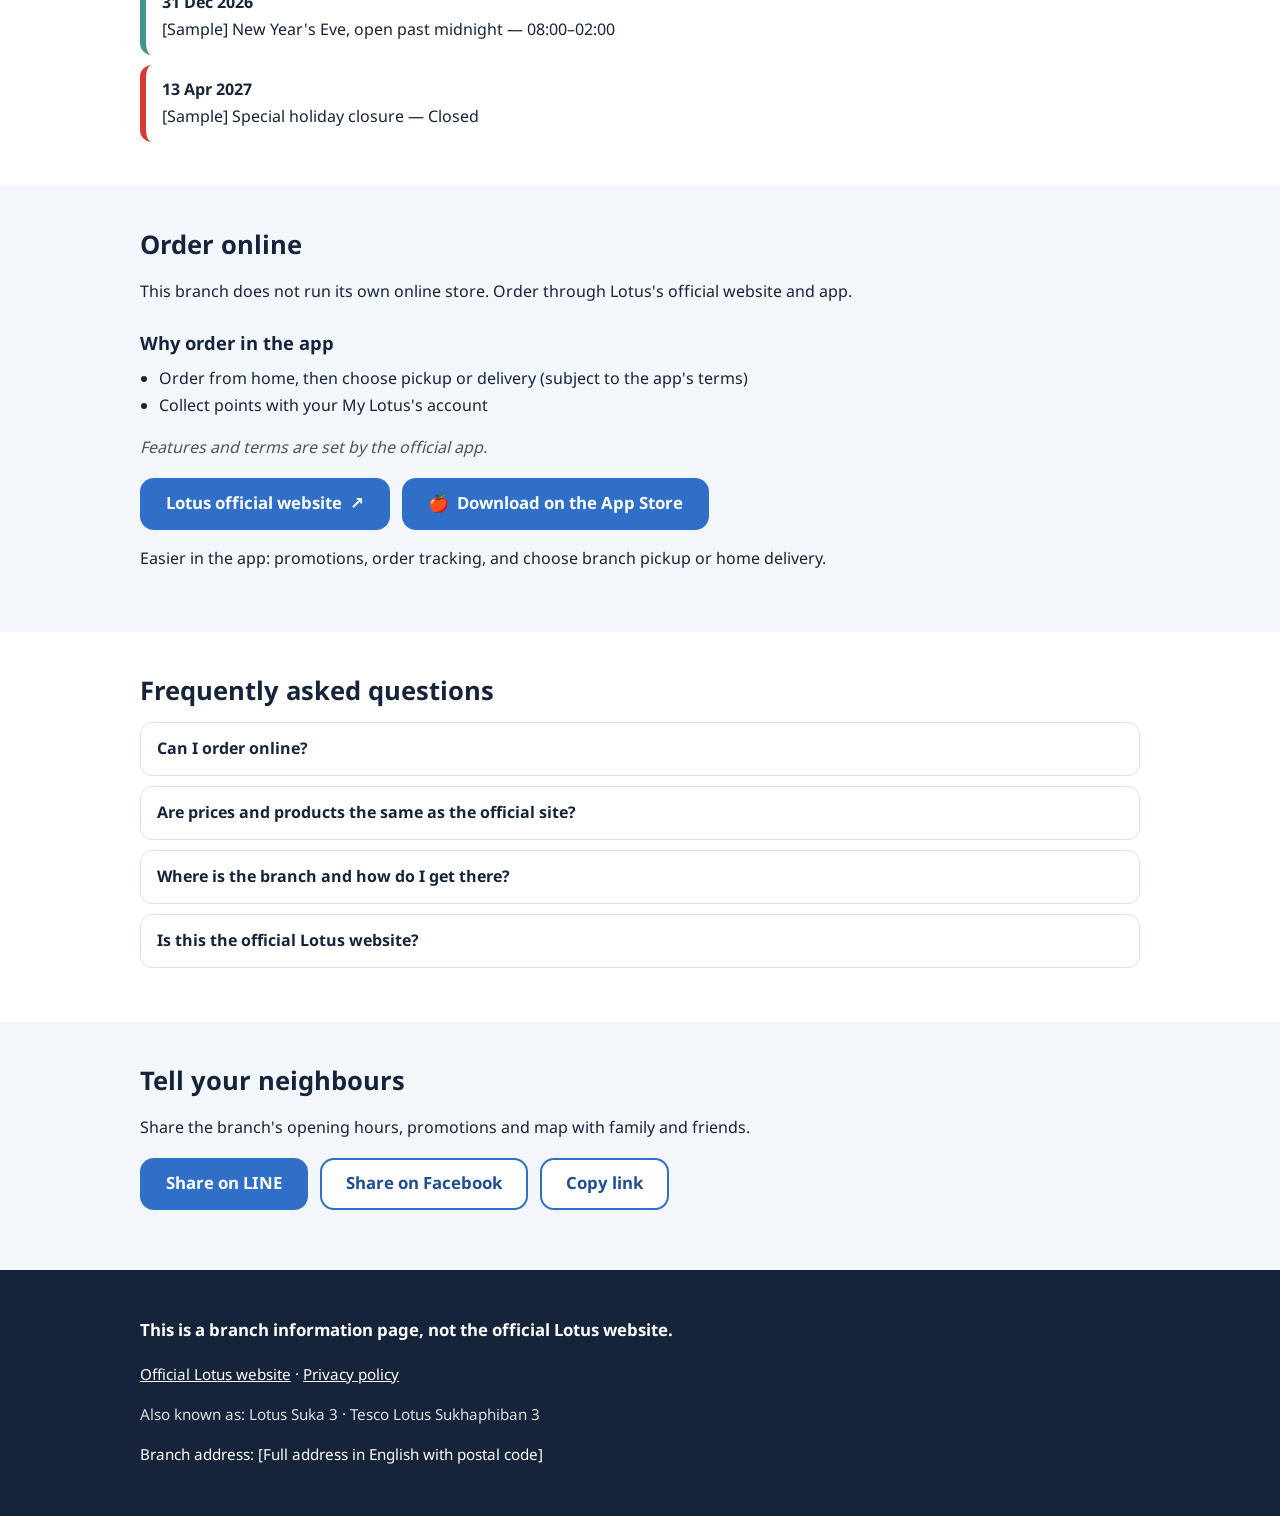
==== commit 26d6ca4a: "Add product categories (links to official site), FAQ, share buttons, app benefits, alt names, manife" ====
--- a/en/index.html
+++ b/en/index.html
@@ -25,6 +25,7 @@
 <meta property="og:locale:alternate" content="th_TH">
 <meta name="twitter:card" content="summary_large_image">
 <link rel="icon" href="../assets/img/favicon.svg" type="image/svg+xml">
+<link rel="manifest" href="../manifest.webmanifest">
 <link rel="preconnect" href="https://fonts.googleapis.com">
 <link rel="preconnect" href="https://fonts.gstatic.com" crossorigin>
 <link rel="stylesheet" href="https://fonts.googleapis.com/css2?family=Noto+Sans+Thai:wght@400;600;700&display=swap">
@@ -37,6 +38,10 @@
   "url": "https://waranyulotuss.github.io/lotus-suka3/en/",
   "image": "https://waranyulotuss.github.io/lotus-suka3/assets/img/og.png",
   "inLanguage": "en",
+  "alternateName": [
+    "Lotus Suka 3",
+    "Tesco Lotus Sukhaphiban 3"
+  ],
   "geo": {
     "@type": "GeoCoordinates",
     "latitude": 13.8067835,
@@ -53,7 +58,7 @@
     <a class="brand" href="./" aria-label="Lotus's Sukhaphiban 3"><span class="brand__mark" aria-hidden="true"></span><span data-brand>Sukhaphiban 3 Branch</span></a>
     <a class="langbtn" href="../" hreflang="th" lang="th" data-setlang="th" aria-label="เปลี่ยนเป็นภาษาไทย" data-i18n-attr="aria-label:lang.switch.label"><span data-i18n="lang.switch">ไทย</span></a>
   </div>
-  <nav class="top__nav" aria-label="Main menu" data-i18n-attr="aria-label:nav.label"><a href="#promos" data-i18n="nav.promos">Promotions</a><a href="#services" data-i18n="nav.services">Services</a><a href="#visit" data-i18n="nav.visit">Getting here</a><a href="#hours" data-i18n="nav.hours">Hours &amp; contact</a><a href="#order" data-i18n="nav.order">Order online</a></nav>
+  <nav class="top__nav" aria-label="Main menu" data-i18n-attr="aria-label:nav.label"><a href="#promos" data-i18n="nav.promos">Promotions</a><a href="#products" data-i18n="nav.products">Products</a><a href="#services" data-i18n="nav.services">Services</a><a href="#visit" data-i18n="nav.visit">Getting here</a><a href="#hours" data-i18n="nav.hours">Hours &amp; contact</a><a href="#order" data-i18n="nav.order">Order online</a></nav>
 </header>
 
 <main id="main">
@@ -62,6 +67,7 @@
     <p class="hero__kicker" data-i18n="hero.kicker">Branch information</p>
     <h1 data-brand-name>Lotus's Sukhaphiban 3</h1>
     <p class="hero__tag" data-i18n="hero.tagline">Opening hours, promotions and directions, all on one page</p>
+    <ul class="chips" id="highlights" aria-label="Branch highlights" data-i18n-attr="aria-label:hero.highlights" hidden></ul>
     <p class="status" id="status" role="status" aria-live="polite"><span class="status__dot" aria-hidden="true"></span><strong id="status-main" data-i18n="status.loading">Checking opening hours…</strong><span id="status-sub"></span></p>
     <div class="actions">
       <a class="btn btn--call" id="btn-call" href="#hours"><span aria-hidden="true">📞</span> <span data-i18n="btn.call">Call now</span></a>
@@ -79,7 +85,13 @@
   <div class="grid" id="promo-list"></div>
 </div></section>
 
-<section id="services" class="sec sec--alt"><div class="wrap">
+<section id="products" class="sec sec--alt"><div class="wrap">
+  <h2 data-i18n="products.title">Shop by category</h2>
+  <p data-i18n="products.intro">Pick a category to browse on Lotus's official website. Prices and stock vary by branch, so this page does not show prices.</p>
+  <ul class="cats" id="cat-list"></ul>
+</div></section>
+
+<section id="services" class="sec"><div class="wrap">
   <h2 data-i18n="services.title">Services &amp; shops</h2>
   <h3 data-i18n="services.services">Services</h3>
   <ul class="cards" id="service-list"></ul>
@@ -87,7 +99,7 @@
   <ul class="cards" id="shop-list"></ul>
 </div></section>
 
-<section id="visit" class="sec"><div class="wrap">
+<section id="visit" class="sec sec--alt"><div class="wrap">
   <h2 data-i18n="visit.title">Getting here</h2>
   <div class="map"><iframe id="map" title="Map showing the branch location" data-i18n-attr="title:visit.map" loading="lazy" referrerpolicy="no-referrer-when-downgrade" allowfullscreen></iframe></div>
   <p class="actions actions--inline"><a class="btn btn--primary" id="btn-nav2" href="#visit" target="_blank" rel="noopener"><span aria-hidden="true">📍</span> <span data-i18n="visit.openMaps">Open in Google Maps</span></a>
@@ -95,7 +107,7 @@
   <dl class="facts" id="facts"></dl>
 </div></section>
 
-<section id="hours" class="sec sec--alt"><div class="wrap">
+<section id="hours" class="sec"><div class="wrap">
   <h2 data-i18n="hours.title">Hours &amp; contact</h2>
   <p class="sample" id="hours-sample" hidden data-i18n="hours.sample">These opening hours are sample data, pending branch confirmation.</p>
   <div class="two">
@@ -114,9 +126,12 @@
   </div>
 </div></section>
 
-<section id="order" class="sec"><div class="wrap">
+<section id="order" class="sec sec--alt"><div class="wrap">
   <h2 data-i18n="order.title">Order online</h2>
   <p data-i18n="order.text">This branch does not run its own online store. Order through Lotus's official website and app.</p>
+  <h3 data-i18n="order.benefitsTitle">Why order in the app</h3>
+  <ul class="benefits"><li data-i18n="order.b1">Order from home, then choose pickup or delivery (subject to the app's terms)</li><li data-i18n="order.b2">Collect points with your My Lotus's account</li></ul>
+  <p class="ph" data-i18n="order.b3">Features and terms are set by the official app.</p>
   <p class="actions actions--inline">
     <a class="btn btn--primary" id="btn-web" href="https://www.lotuss.com/en" target="_blank" rel="noopener noreferrer"><span data-i18n="order.web">Lotus official website</span> <span aria-hidden="true">↗</span><span class="sr"> – <span data-i18n="order.newtab">Opens in a new tab</span></span></a>
     <a class="btn btn--primary" id="btn-ios" href="#order" target="_blank" rel="noopener noreferrer" hidden><span aria-hidden="true">🍎</span> <span data-i18n="order.ios">Download on the App Store</span><span class="sr"> – <span data-i18n="order.newtab">Opens in a new tab</span></span></a>
@@ -126,11 +141,31 @@
   <p class="ph" id="app-pending" data-i18n="order.appPending">[Official Lotus app link pending branch confirmation]</p>
   <p id="app-hint" hidden data-i18n="order.appHint">Easier in the app: promotions, order tracking, and choose branch pickup or home delivery.</p>
 </div></section>
+<section id="faq" class="sec"><div class="wrap">
+  <h2 data-i18n="faq.title">Frequently asked questions</h2>
+  <details><summary data-i18n="faq.q1">Can I order online?</summary><p data-i18n="faq.a1">Yes, through Lotus's official website and app. This branch does not run its own online store.</p></details>
+  <details><summary data-i18n="faq.q2">Are prices and products the same as the official site?</summary><p data-i18n="faq.a2">This page shows no prices because prices and stock vary by branch. Check the official website or app, or call the branch.</p></details>
+  <details><summary data-i18n="faq.q3">Where is the branch and how do I get there?</summary><p data-i18n="faq.a3">See the map and landmarks under Getting here, or tap Directions above.</p></details>
+  <details><summary data-i18n="faq.q4">Is this the official Lotus website?</summary><p data-i18n="faq.a4">No. This is a branch information page. The official site is lotuss.com.</p></details>
+  
+</div></section>
+
+<section id="share" class="sec sec--alt"><div class="wrap">
+  <h2 data-i18n="share.title">Tell your neighbours</h2>
+  <p data-i18n="share.text">Share the branch's opening hours, promotions and map with family and friends.</p>
+  <p class="actions actions--inline" id="share-actions">
+    <a class="btn btn--primary" id="sh-line" href="#share" target="_blank" rel="noopener noreferrer"><span data-i18n="share.line">Share on LINE</span></a>
+    <a class="btn btn--ghost" id="sh-fb" href="#share" target="_blank" rel="noopener noreferrer"><span data-i18n="share.fb">Share on Facebook</span></a>
+    <button class="btn btn--ghost" id="sh-native" type="button" hidden><span data-i18n="share.native">Share</span></button>
+    <button class="btn btn--ghost" id="sh-copy" type="button"><span data-i18n="share.copy">Copy link</span></button>
+  </p>
+</div></section>
 </main>
 
 <footer class="foot"><div class="wrap">
   <p class="foot__disc"><strong data-i18n="footer.disclaimer">This is a branch information page, not the official Lotus website.</strong></p>
   <p><a href="https://www.lotuss.com/en" target="_blank" rel="noopener noreferrer" data-i18n="footer.official">Official Lotus website</a> · <a href="privacy.html" data-i18n="footer.privacy">Privacy policy</a></p>
+  <p class="foot__aka" id="foot-aka" hidden></p>
   <p class="foot__addr"><span data-i18n="footer.address">Branch address</span>: <span id="foot-addr">[Full address in English with postal code]</span></p>
 </div></footer>
 <script src="../assets/js/main.js" defer></script>
--- a/assets/css/style.css
+++ b/assets/css/style.css
@@ -117,3 +117,19 @@
   .cards{grid-template-columns:repeat(3,1fr)}
 }
 @media(prefers-reduced-motion:reduce){html{scroll-behavior:auto}}
+
+/* products / faq / share / chips */
+.cats{list-style:none;margin:16px 0 0;padding:0;display:grid;gap:12px;grid-template-columns:repeat(2,1fr)}
+.cats a{display:flex;flex-direction:column;gap:6px;min-height:104px;padding:16px;background:#fff;border:1px solid var(--line);border-radius:var(--r);color:var(--ink);text-decoration:none;font-weight:600;height:100%}
+.cats a:hover{border-color:var(--blue);box-shadow:0 4px 14px rgba(48,111,199,.15)}
+.cats .ico{width:44px;height:44px;font-size:1.4rem}
+.cats small{color:var(--blue-dark);font-weight:600}
+.benefits{margin:0 0 12px;padding-left:1.2em}
+.chips{list-style:none;display:flex;flex-wrap:wrap;gap:8px;margin:0 0 18px;padding:0}
+.chips li{background:rgba(255,255,255,.18);border:1px solid rgba(255,255,255,.6);padding:4px 14px;border-radius:999px;font-weight:600}
+details{background:#fff;border:1px solid var(--line);border-radius:12px;margin:0 0 10px;padding:0 16px}
+summary{cursor:pointer;min-height:52px;display:flex;align-items:center;font-weight:700;list-style-position:inside}
+details p{margin:0 0 14px;color:var(--muted)}
+.foot__aka{opacity:.85}
+@media(min-width:640px){.cats{grid-template-columns:repeat(3,1fr)}}
+@media(min-width:900px){.cats{grid-template-columns:repeat(5,1fr)}}
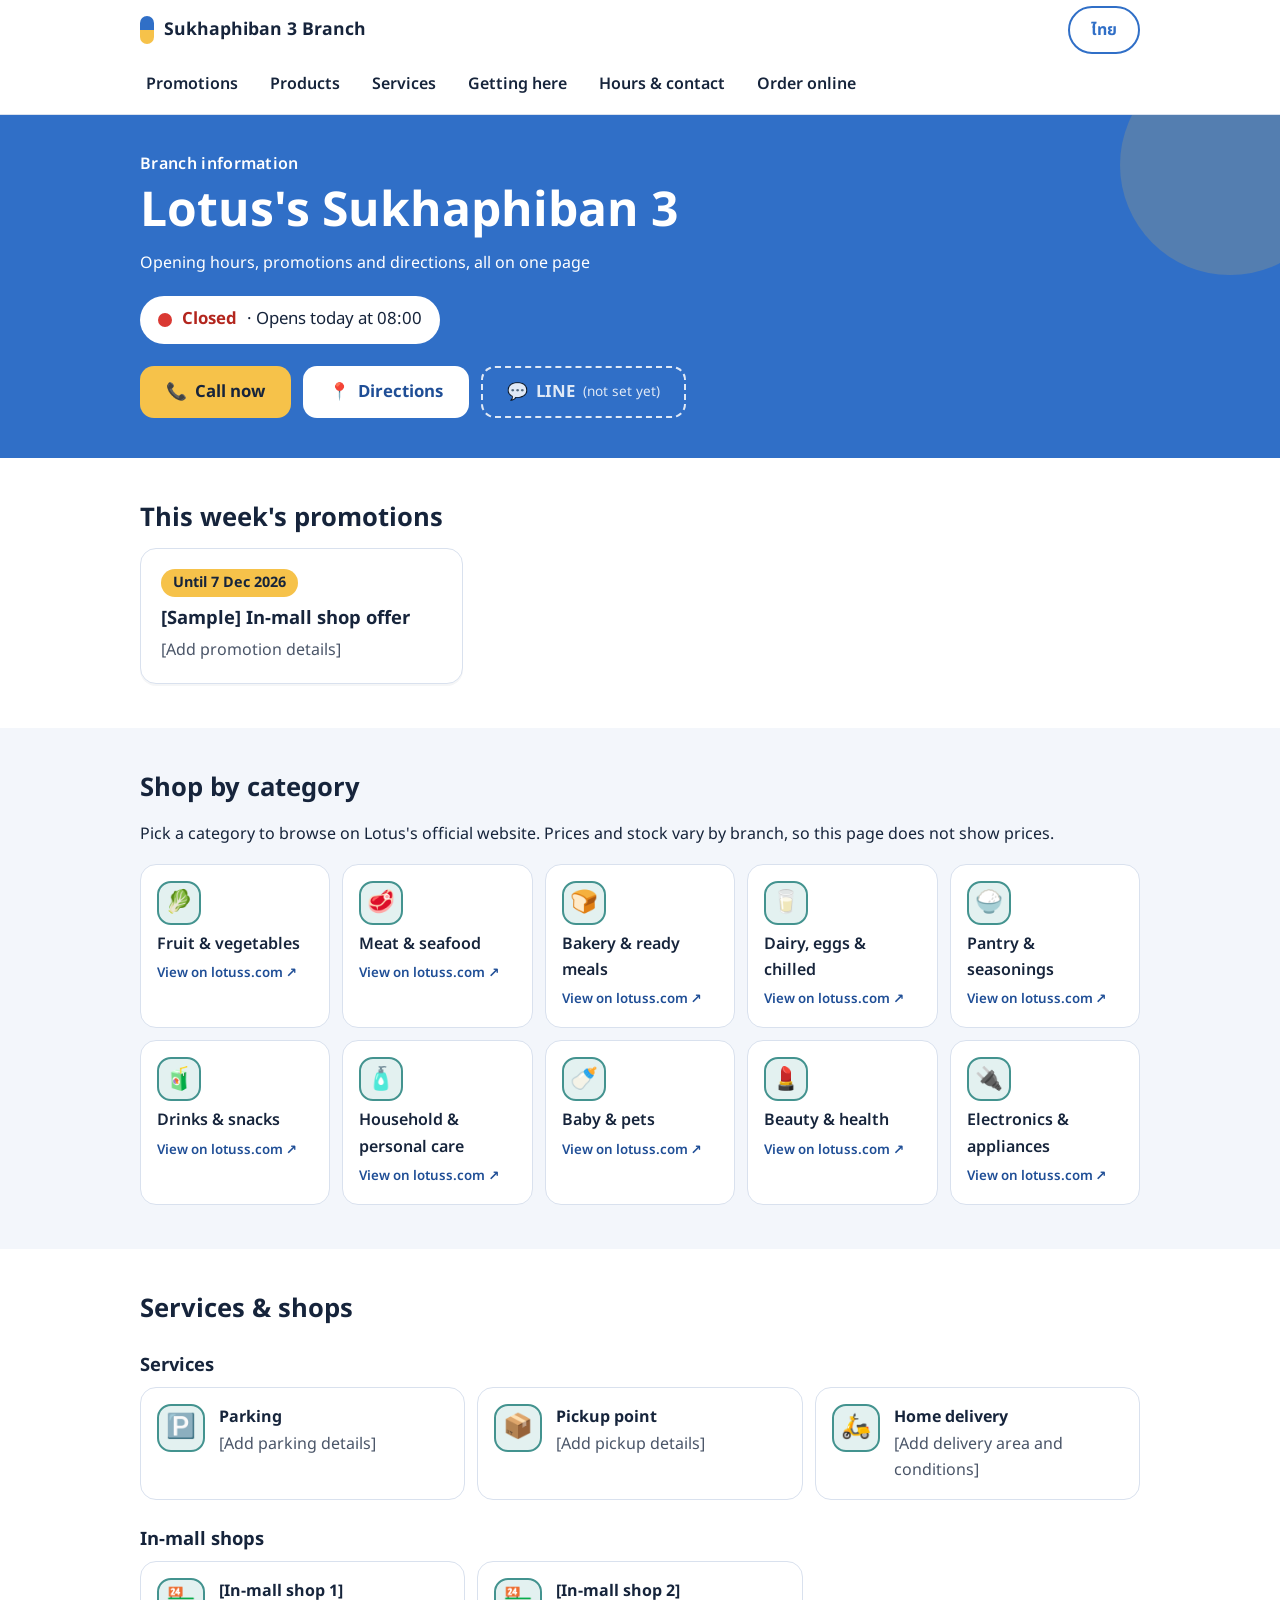
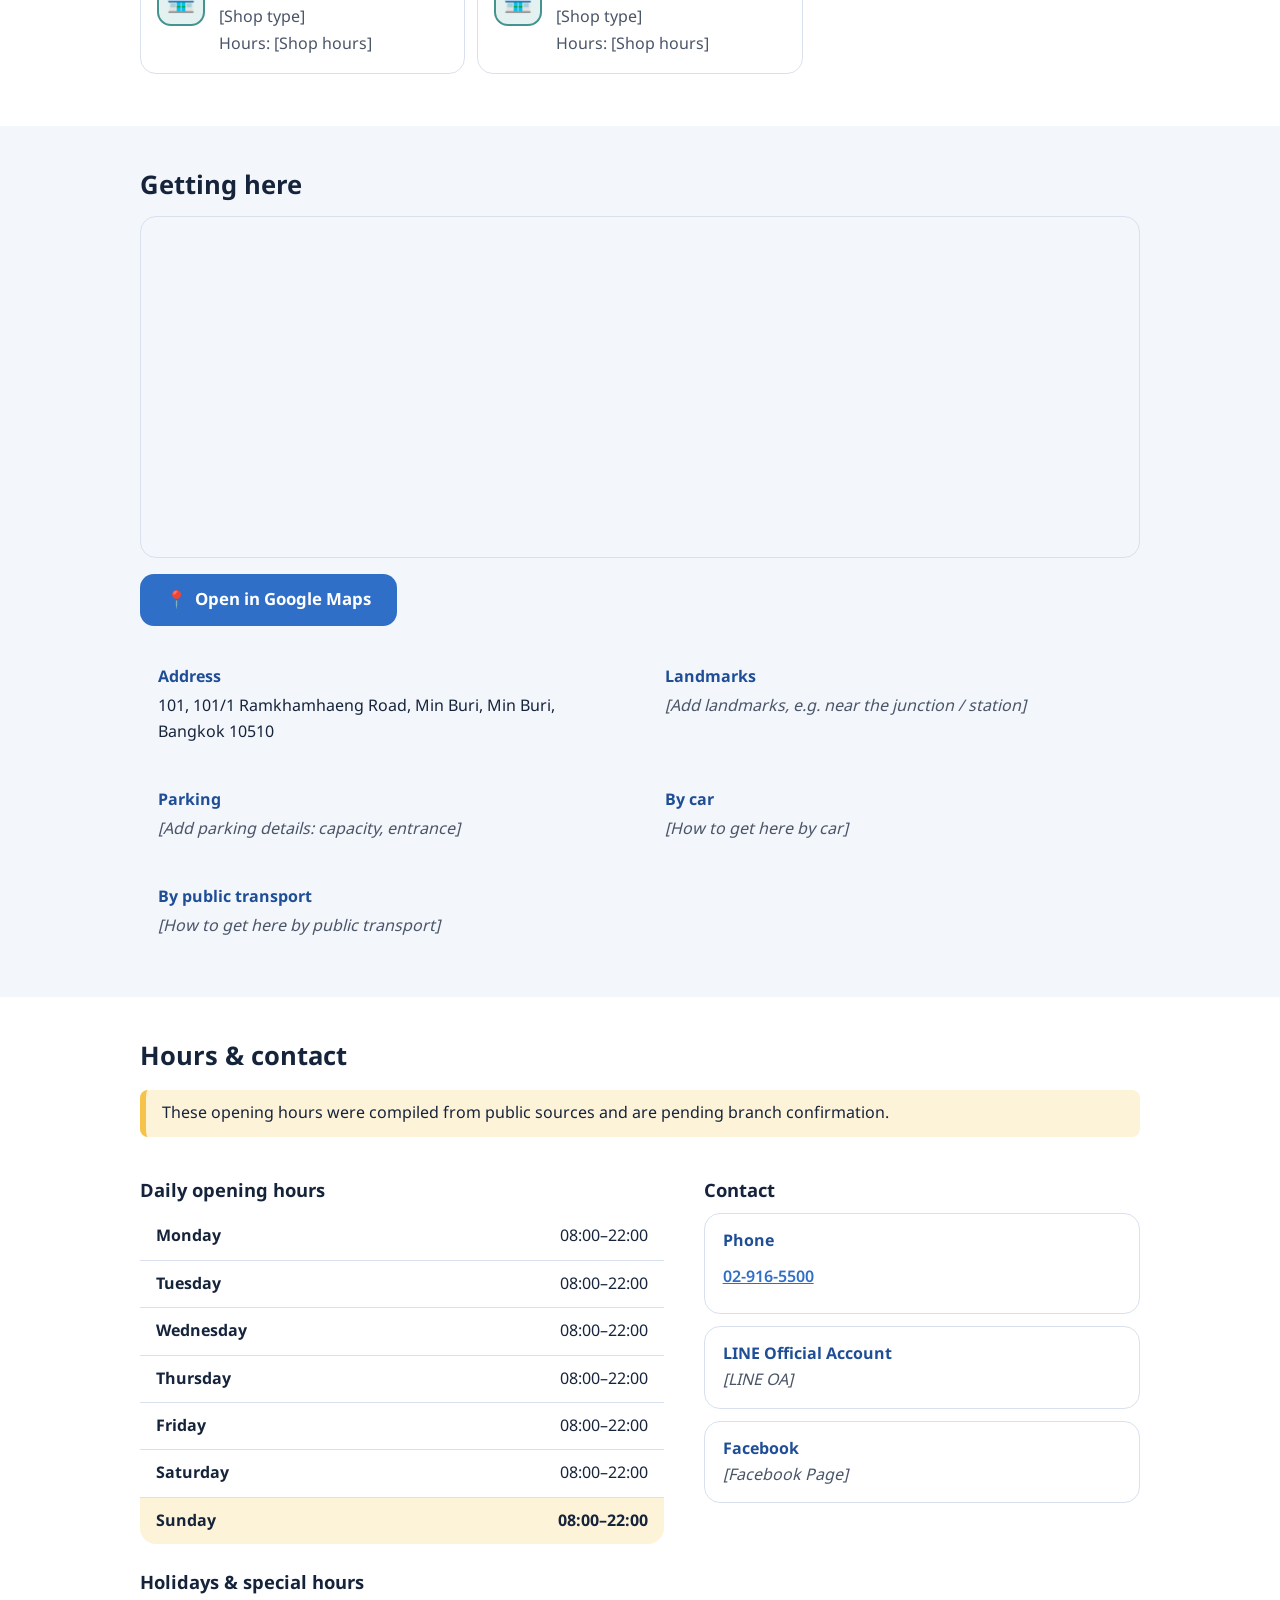
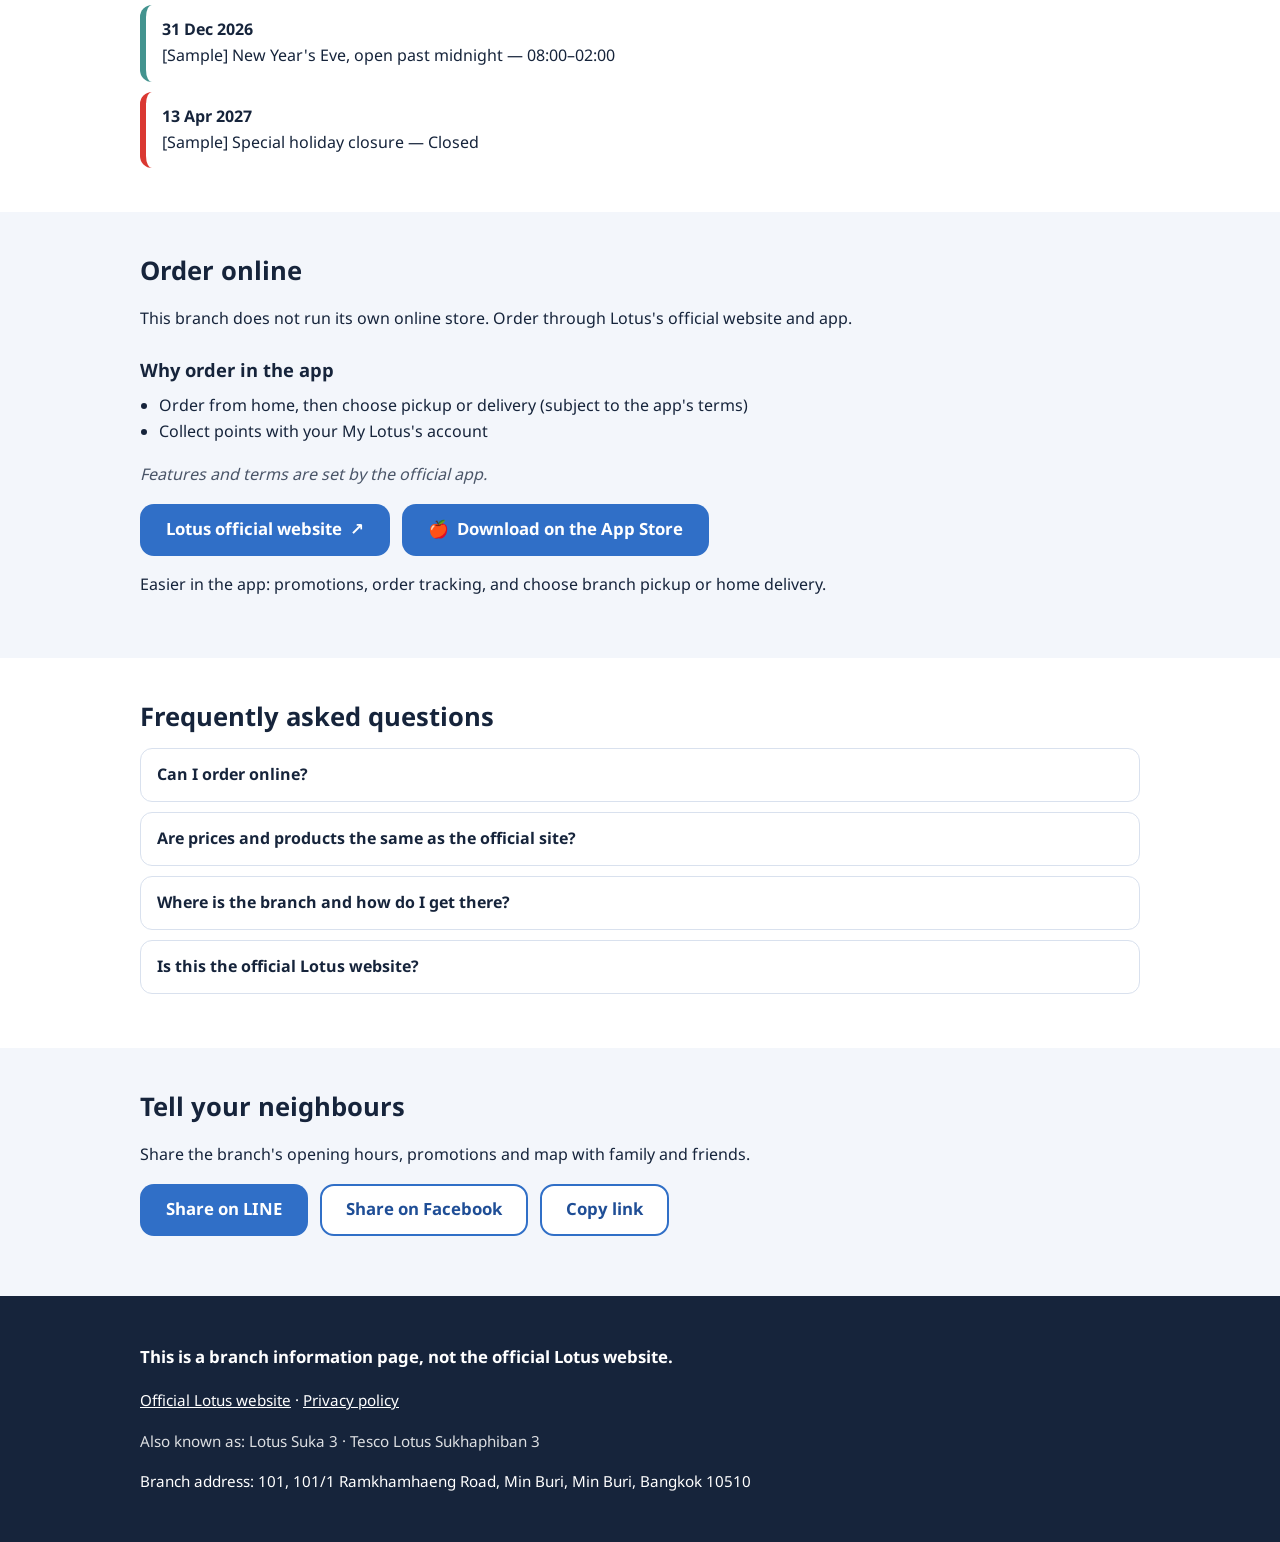
==== commit 940ae64b: "Fill address and phone from public sources; hours flagged pending confirmation Co-Authored-By: Claud" ====
--- a/en/index.html
+++ b/en/index.html
@@ -42,6 +42,12 @@
     "Lotus Suka 3",
     "Tesco Lotus Sukhaphiban 3"
   ],
+  "telephone": "+6629165500",
+  "address": {
+    "@type": "PostalAddress",
+    "streetAddress": "101, 101/1 Ramkhamhaeng Road, Min Buri, Min Buri, Bangkok 10510",
+    "addressCountry": "TH"
+  },
   "geo": {
     "@type": "GeoCoordinates",
     "latitude": 13.8067835,
@@ -109,7 +115,7 @@
 
 <section id="hours" class="sec"><div class="wrap">
   <h2 data-i18n="hours.title">Hours &amp; contact</h2>
-  <p class="sample" id="hours-sample" hidden data-i18n="hours.sample">These opening hours are sample data, pending branch confirmation.</p>
+  <p class="sample" id="hours-sample" hidden data-i18n="hours.sample">These opening hours were compiled from public sources and are pending branch confirmation.</p>
   <div class="two">
     <div>
       <h3 data-i18n="hours.daily">Daily opening hours</h3>
@@ -166,7 +172,7 @@
   <p class="foot__disc"><strong data-i18n="footer.disclaimer">This is a branch information page, not the official Lotus website.</strong></p>
   <p><a href="https://www.lotuss.com/en" target="_blank" rel="noopener noreferrer" data-i18n="footer.official">Official Lotus website</a> · <a href="privacy.html" data-i18n="footer.privacy">Privacy policy</a></p>
   <p class="foot__aka" id="foot-aka" hidden></p>
-  <p class="foot__addr"><span data-i18n="footer.address">Branch address</span>: <span id="foot-addr">[Full address in English with postal code]</span></p>
+  <p class="foot__addr"><span data-i18n="footer.address">Branch address</span>: <span id="foot-addr">101, 101/1 Ramkhamhaeng Road, Min Buri, Min Buri, Bangkok 10510</span></p>
 </div></footer>
 <script src="../assets/js/main.js" defer></script>
 </body>
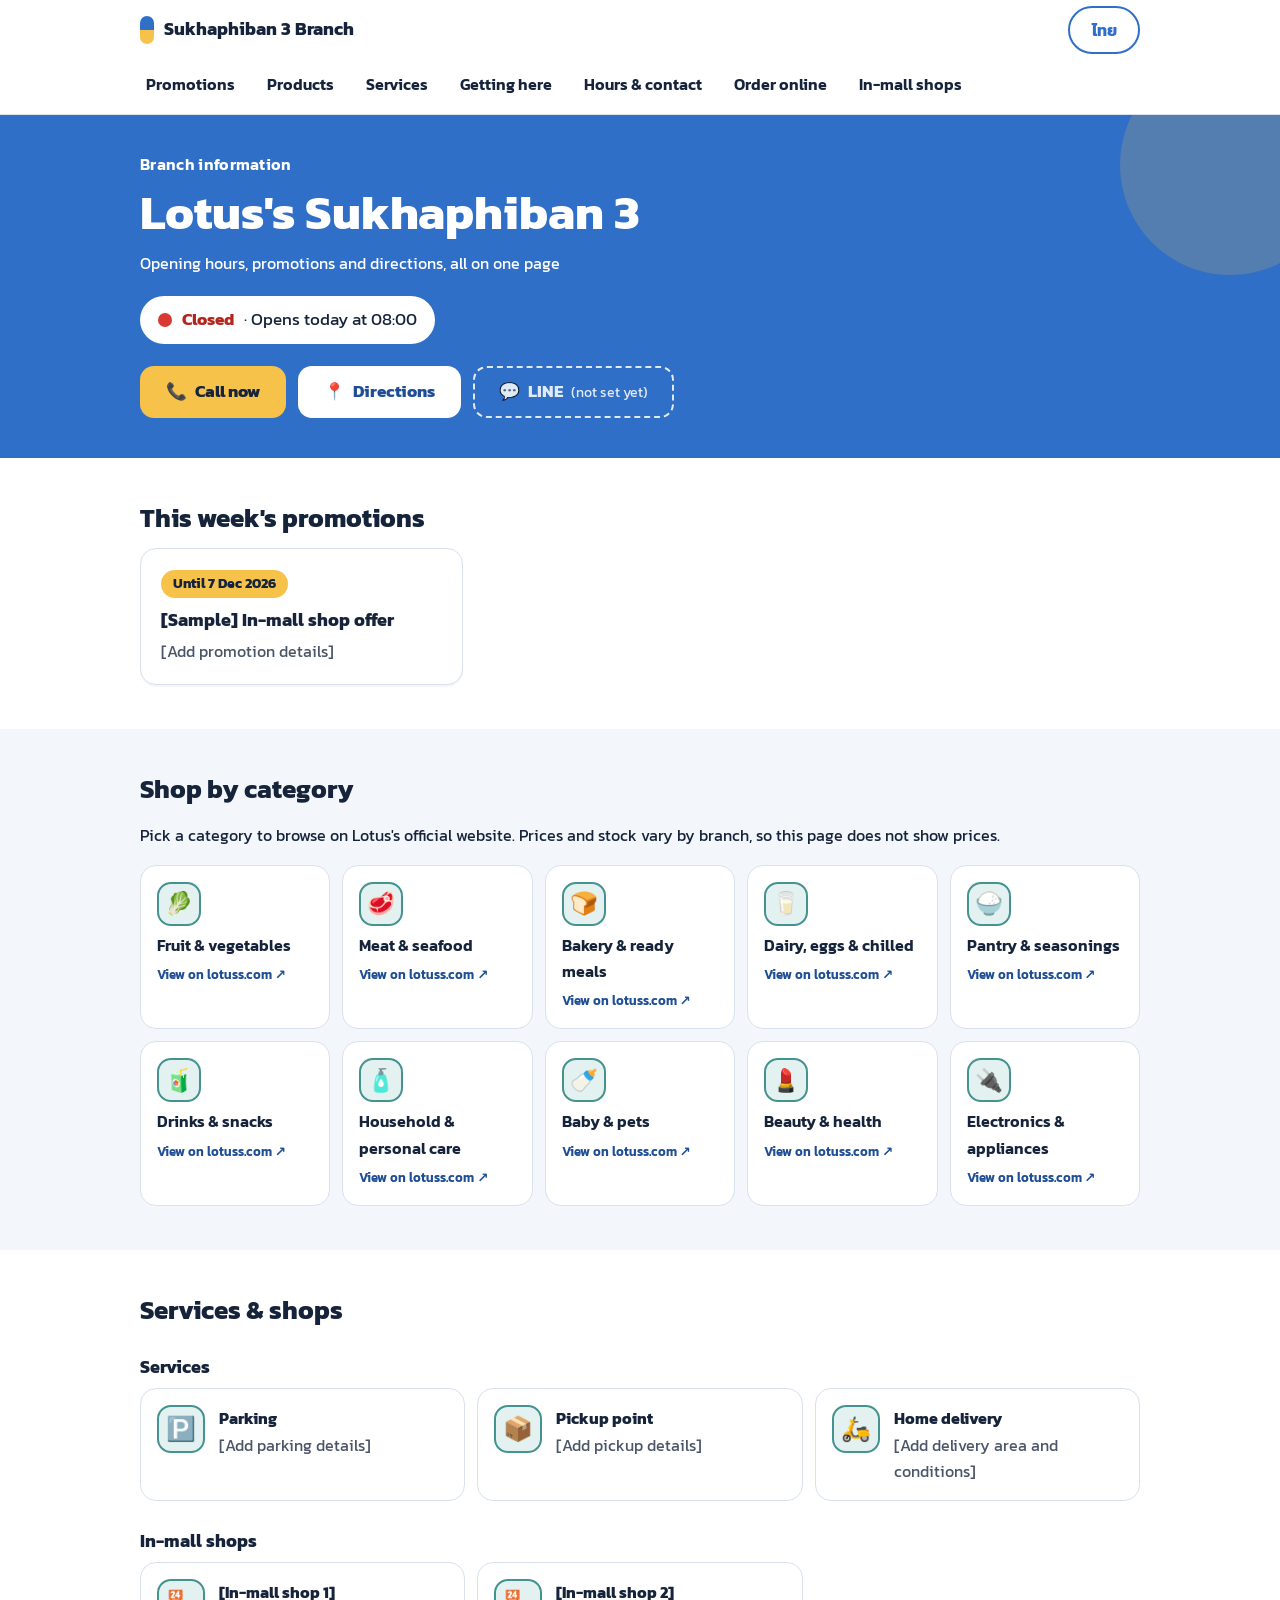
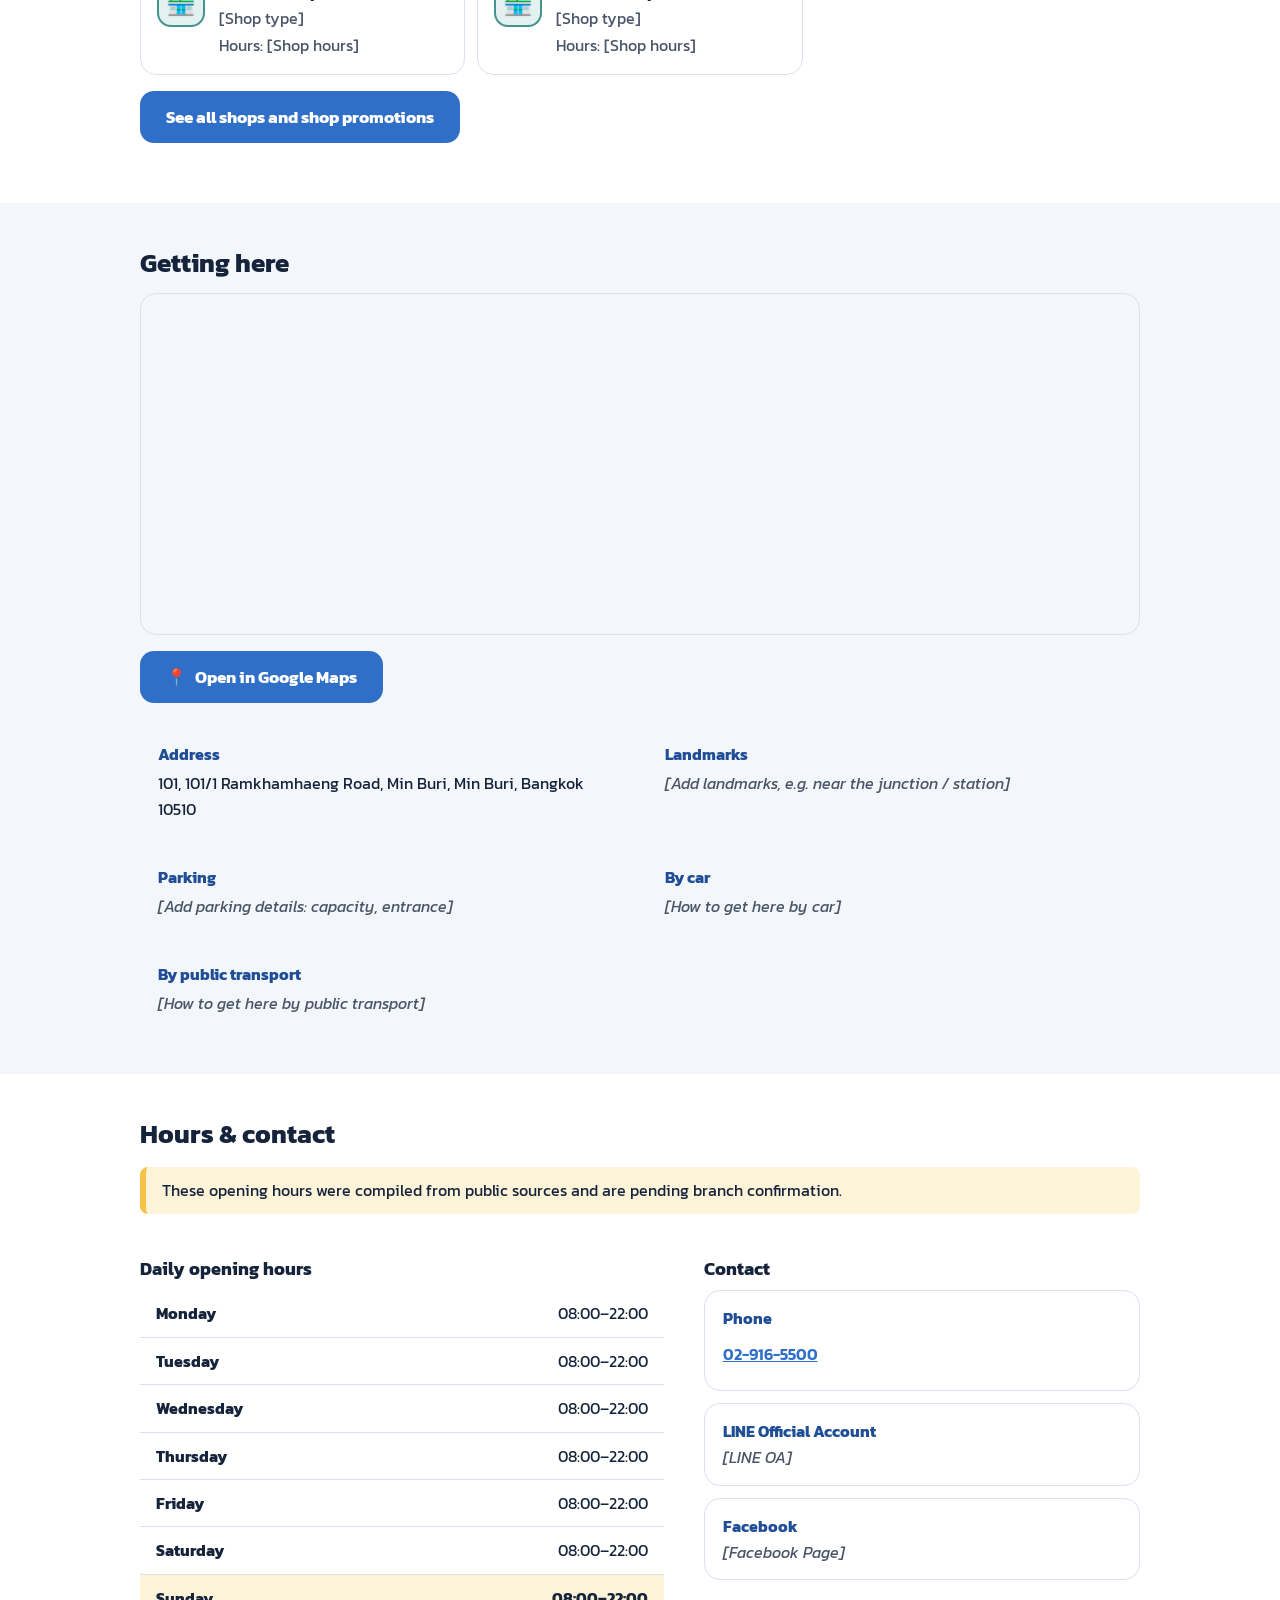
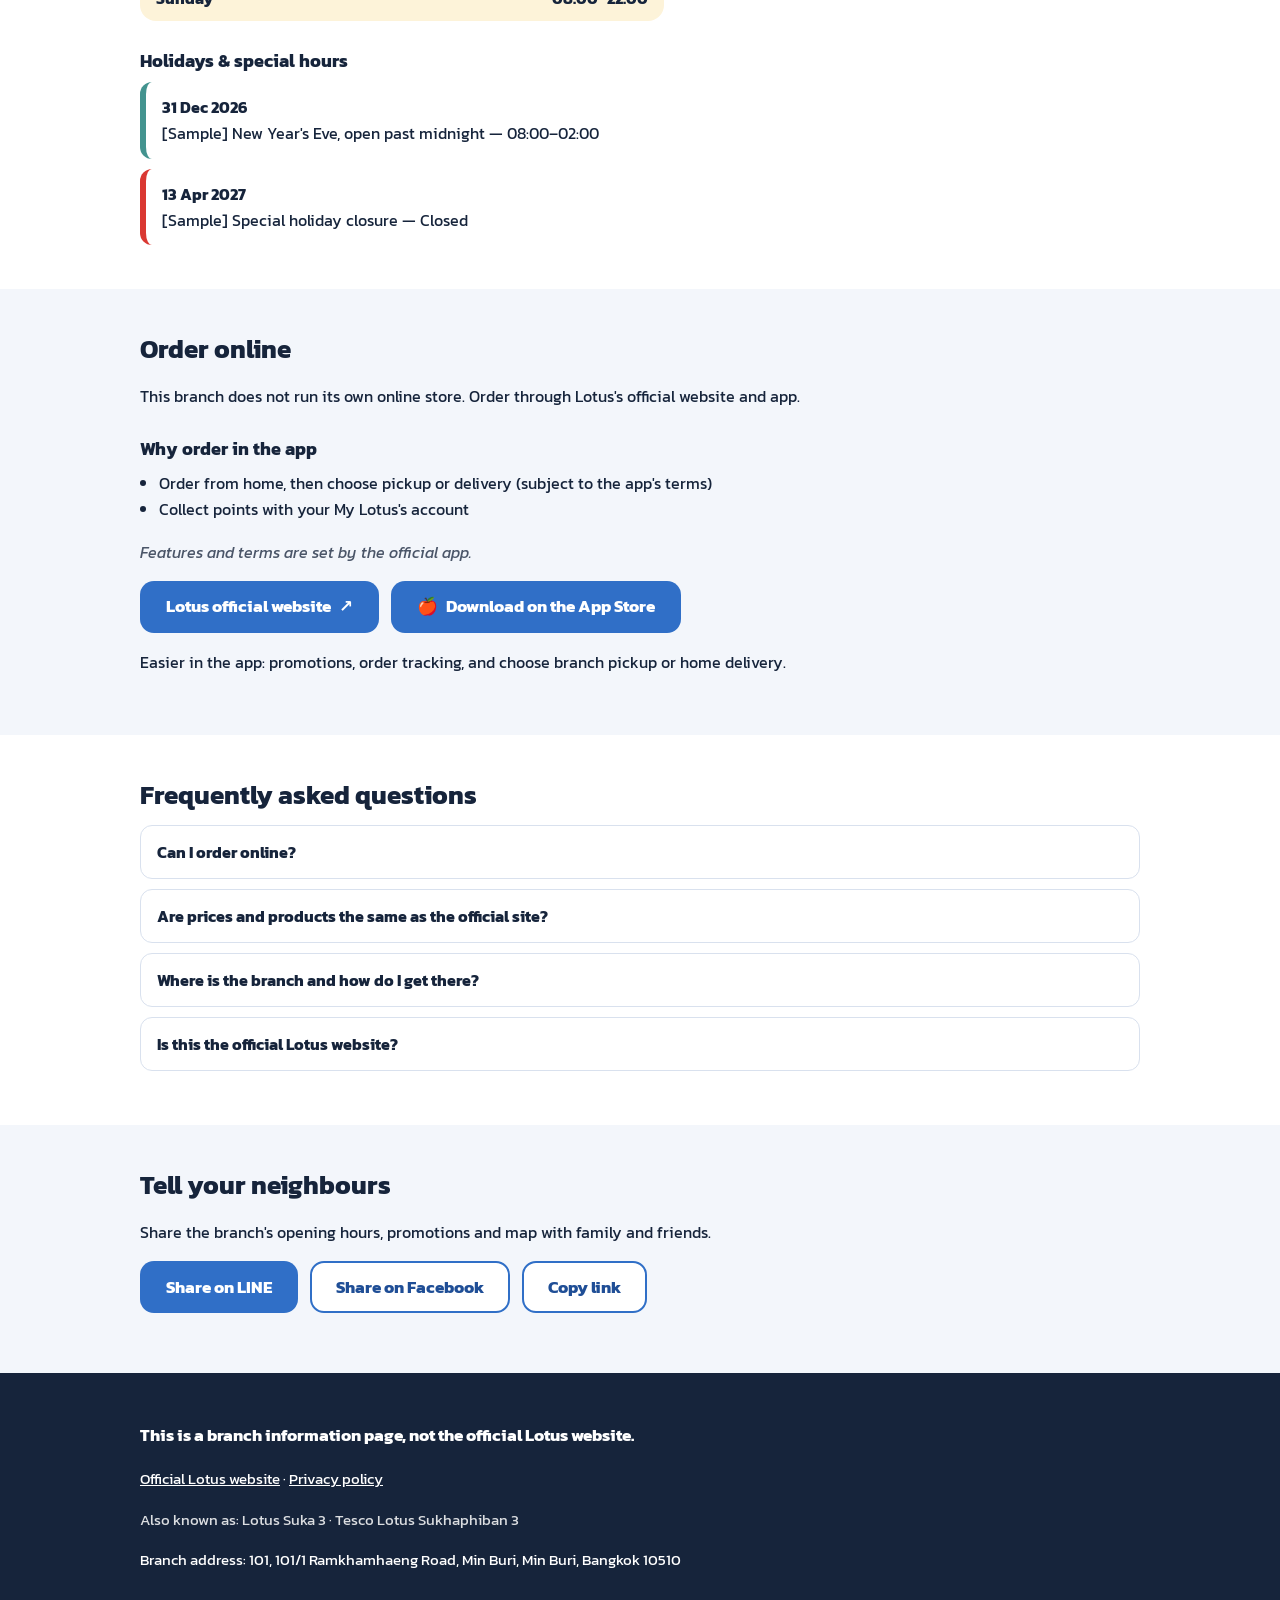
==== commit e381a153: "Add in-mall shops page (th/en), switch font to Kanit" ====
--- a/en/index.html
+++ b/en/index.html
@@ -28,7 +28,7 @@
 <link rel="manifest" href="../manifest.webmanifest">
 <link rel="preconnect" href="https://fonts.googleapis.com">
 <link rel="preconnect" href="https://fonts.gstatic.com" crossorigin>
-<link rel="stylesheet" href="https://fonts.googleapis.com/css2?family=Noto+Sans+Thai:wght@400;600;700&display=swap">
+<link rel="stylesheet" href="https://fonts.googleapis.com/css2?family=Kanit:wght@400;500;600;700&display=swap">
 <link rel="stylesheet" href="../assets/css/style.css">
 <script type="application/ld+json">
 {
@@ -64,7 +64,7 @@
     <a class="brand" href="./" aria-label="Lotus's Sukhaphiban 3"><span class="brand__mark" aria-hidden="true"></span><span data-brand>Sukhaphiban 3 Branch</span></a>
     <a class="langbtn" href="../" hreflang="th" lang="th" data-setlang="th" aria-label="เปลี่ยนเป็นภาษาไทย" data-i18n-attr="aria-label:lang.switch.label"><span data-i18n="lang.switch">ไทย</span></a>
   </div>
-  <nav class="top__nav" aria-label="Main menu" data-i18n-attr="aria-label:nav.label"><a href="#promos" data-i18n="nav.promos">Promotions</a><a href="#products" data-i18n="nav.products">Products</a><a href="#services" data-i18n="nav.services">Services</a><a href="#visit" data-i18n="nav.visit">Getting here</a><a href="#hours" data-i18n="nav.hours">Hours &amp; contact</a><a href="#order" data-i18n="nav.order">Order online</a></nav>
+  <nav class="top__nav" aria-label="Main menu" data-i18n-attr="aria-label:nav.label"><a href="#promos" data-i18n="nav.promos">Promotions</a><a href="#products" data-i18n="nav.products">Products</a><a href="#services" data-i18n="nav.services">Services</a><a href="#visit" data-i18n="nav.visit">Getting here</a><a href="#hours" data-i18n="nav.hours">Hours &amp; contact</a><a href="#order" data-i18n="nav.order">Order online</a><a href="shops.html" data-i18n="nav.shops">In-mall shops</a></nav>
 </header>
 
 <main id="main">
@@ -103,6 +103,7 @@
   <ul class="cards" id="service-list"></ul>
   <h3 data-i18n="services.shops">In-mall shops</h3>
   <ul class="cards" id="shop-list"></ul>
+  <p class="actions actions--inline"><a class="btn btn--primary" href="shops.html" data-i18n="services.allShops">See all shops and shop promotions</a></p>
 </div></section>
 
 <section id="visit" class="sec sec--alt"><div class="wrap">
--- a/assets/css/style.css
+++ b/assets/css/style.css
@@ -5,7 +5,7 @@
   --red:#DA3832;       /* Makro แดง */
   --ink:#16243B; --muted:#4A5568; --bg:#fff; --bg-alt:#F3F6FB; --line:#D9E1EE;
   --blue-dark:#1F4E96; --green-tint:#E3F1F0; --red-tint:#FBE6E5; --yellow-tint:#FDF3D9;
-  --r:16px; --font:'Noto Sans Thai','Sarabun',system-ui,-apple-system,'Segoe UI',sans-serif;
+  --r:16px; --font:'Kanit','Noto Sans Thai','Sarabun',system-ui,-apple-system,'Segoe UI',sans-serif;
 }
 *{box-sizing:border-box}
 html{scroll-behavior:smooth;scroll-padding-top:112px}
@@ -133,3 +133,32 @@
 .foot__aka{opacity:.85}
 @media(min-width:640px){.cats{grid-template-columns:repeat(3,1fr)}}
 @media(min-width:900px){.cats{grid-template-columns:repeat(5,1fr)}}
+
+/* shops page */
+.hero--shops{padding:32px 0 36px}
+.shopbar{display:grid;gap:16px;margin:0 0 12px}
+.field label{display:block;font-weight:600;margin:0 0 6px;color:var(--blue-dark)}
+.field input{width:100%;min-height:52px;padding:0 16px;border:2px solid var(--line);border-radius:14px;font:400 1.05rem var(--font);color:var(--ink);background:#fff}
+.field input:focus{border-color:var(--blue)}
+.pills{display:flex;flex-wrap:wrap;gap:8px}
+.pill{min-height:48px;padding:0 18px;border:2px solid var(--blue);border-radius:999px;background:#fff;color:var(--blue-dark);font:600 1rem var(--font);cursor:pointer}
+.pill:hover{background:var(--bg-alt)}
+.pill.is-on{background:var(--blue);color:#fff}
+.count{margin:0 0 16px;color:var(--muted);min-height:1.65em}
+.shopgrid{list-style:none;margin:0;padding:0;display:grid;gap:16px;grid-template-columns:1fr}
+.shop{background:#fff;border:1px solid var(--line);border-radius:var(--r);padding:20px;min-width:0}
+.shop.is-sample{border-style:dashed}
+.shop__head{display:flex;gap:14px;align-items:flex-start}
+.shop__head>div{min-width:0;flex:1}
+.shop__head h3{margin:0;font-size:1.2rem;overflow-wrap:anywhere}
+.shop__cat{margin:0;color:var(--green);font-weight:600;font-size:.9rem;letter-spacing:.02em}
+.shop__desc{margin:12px 0 0;color:var(--muted)}
+.shop__promo{display:grid;gap:2px;margin:14px 0 0;padding:12px 14px;background:var(--yellow-tint);border-left:6px solid var(--yellow);border-radius:10px}
+.shop__promo b{color:#9E1F1A}
+.shop__promo small{color:var(--muted)}
+.shop__facts{display:grid;gap:8px;margin:14px 0 0}
+.shop__facts dt{font-weight:600;color:var(--blue-dark);font-size:.9rem}
+.shop__facts dd{margin:0;overflow-wrap:anywhere}
+.badge--sample{margin:0;flex:none;background:var(--bg-alt);color:var(--muted);border:1px solid var(--line)}
+@media(min-width:640px){.shopbar{grid-template-columns:minmax(0,320px) 1fr;align-items:end}.shopgrid{grid-template-columns:repeat(2,1fr)}}
+@media(min-width:900px){.shopgrid{grid-template-columns:repeat(3,1fr)}}
